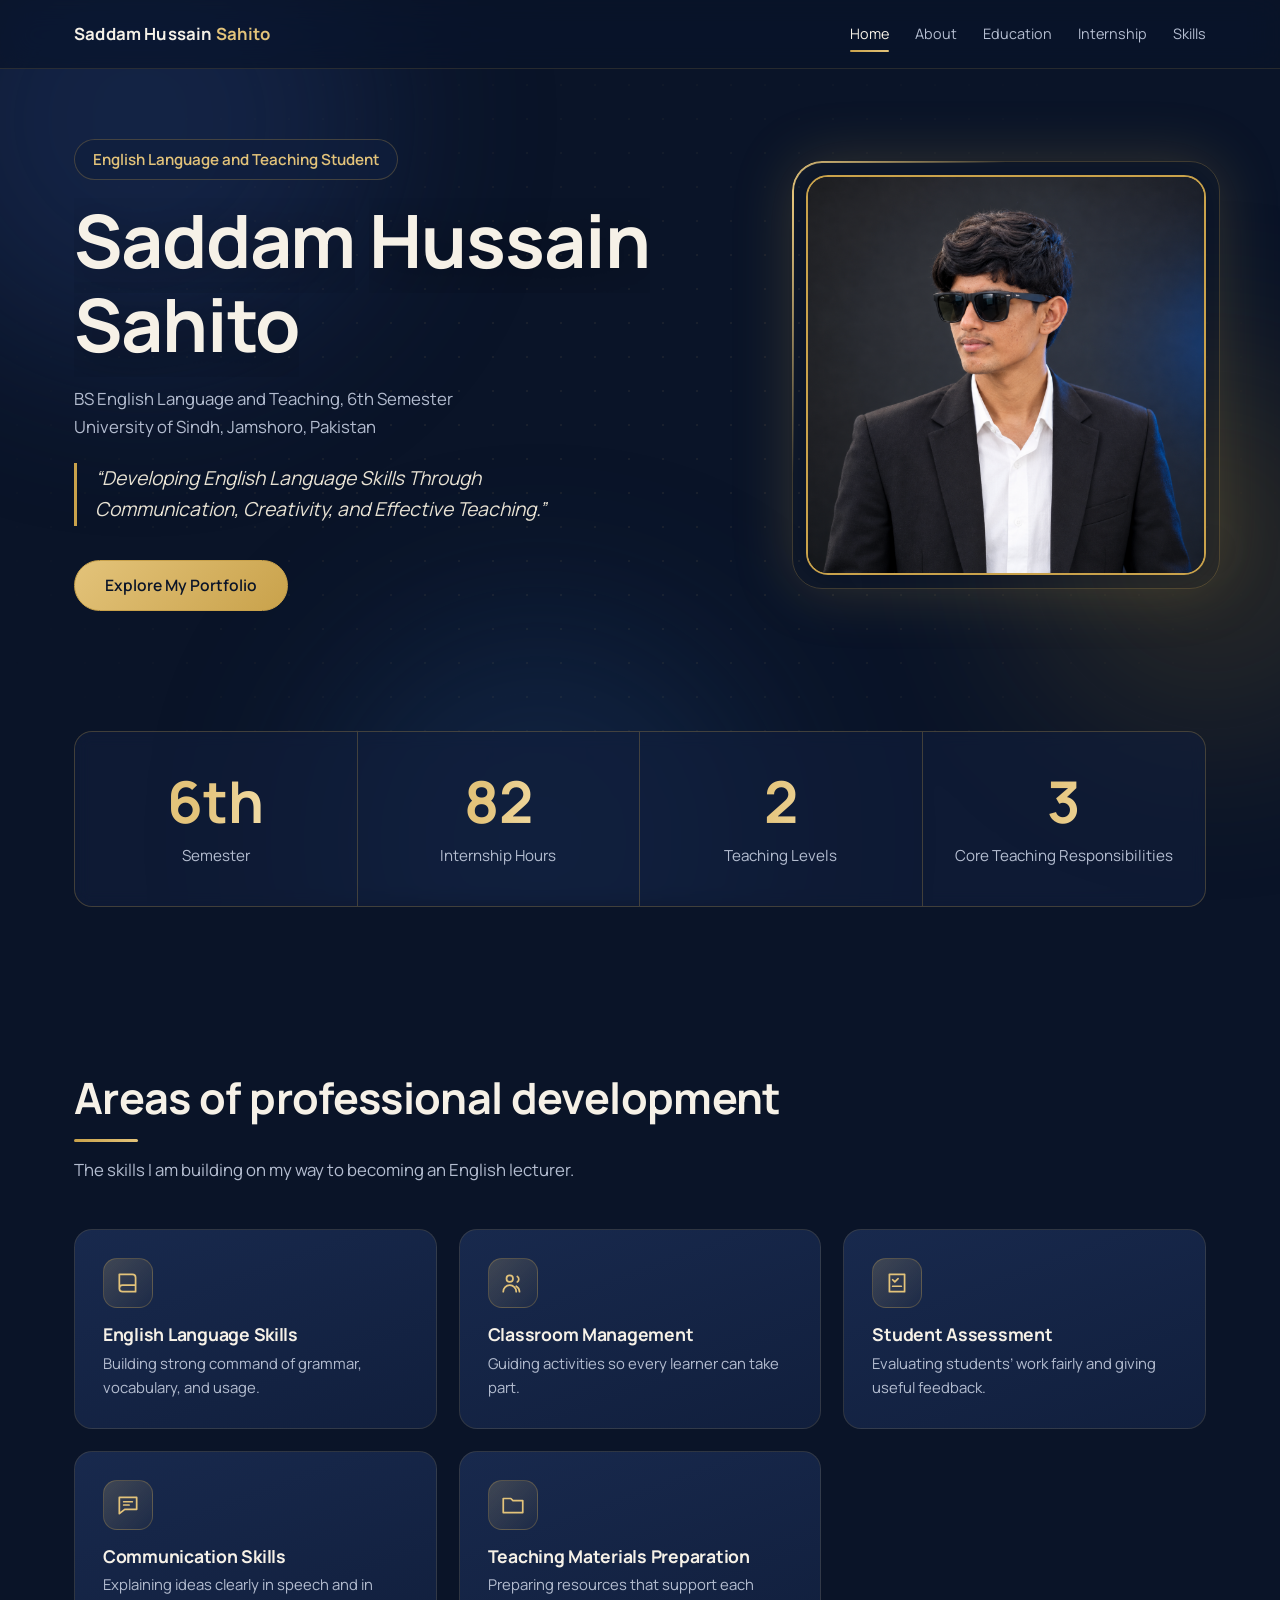
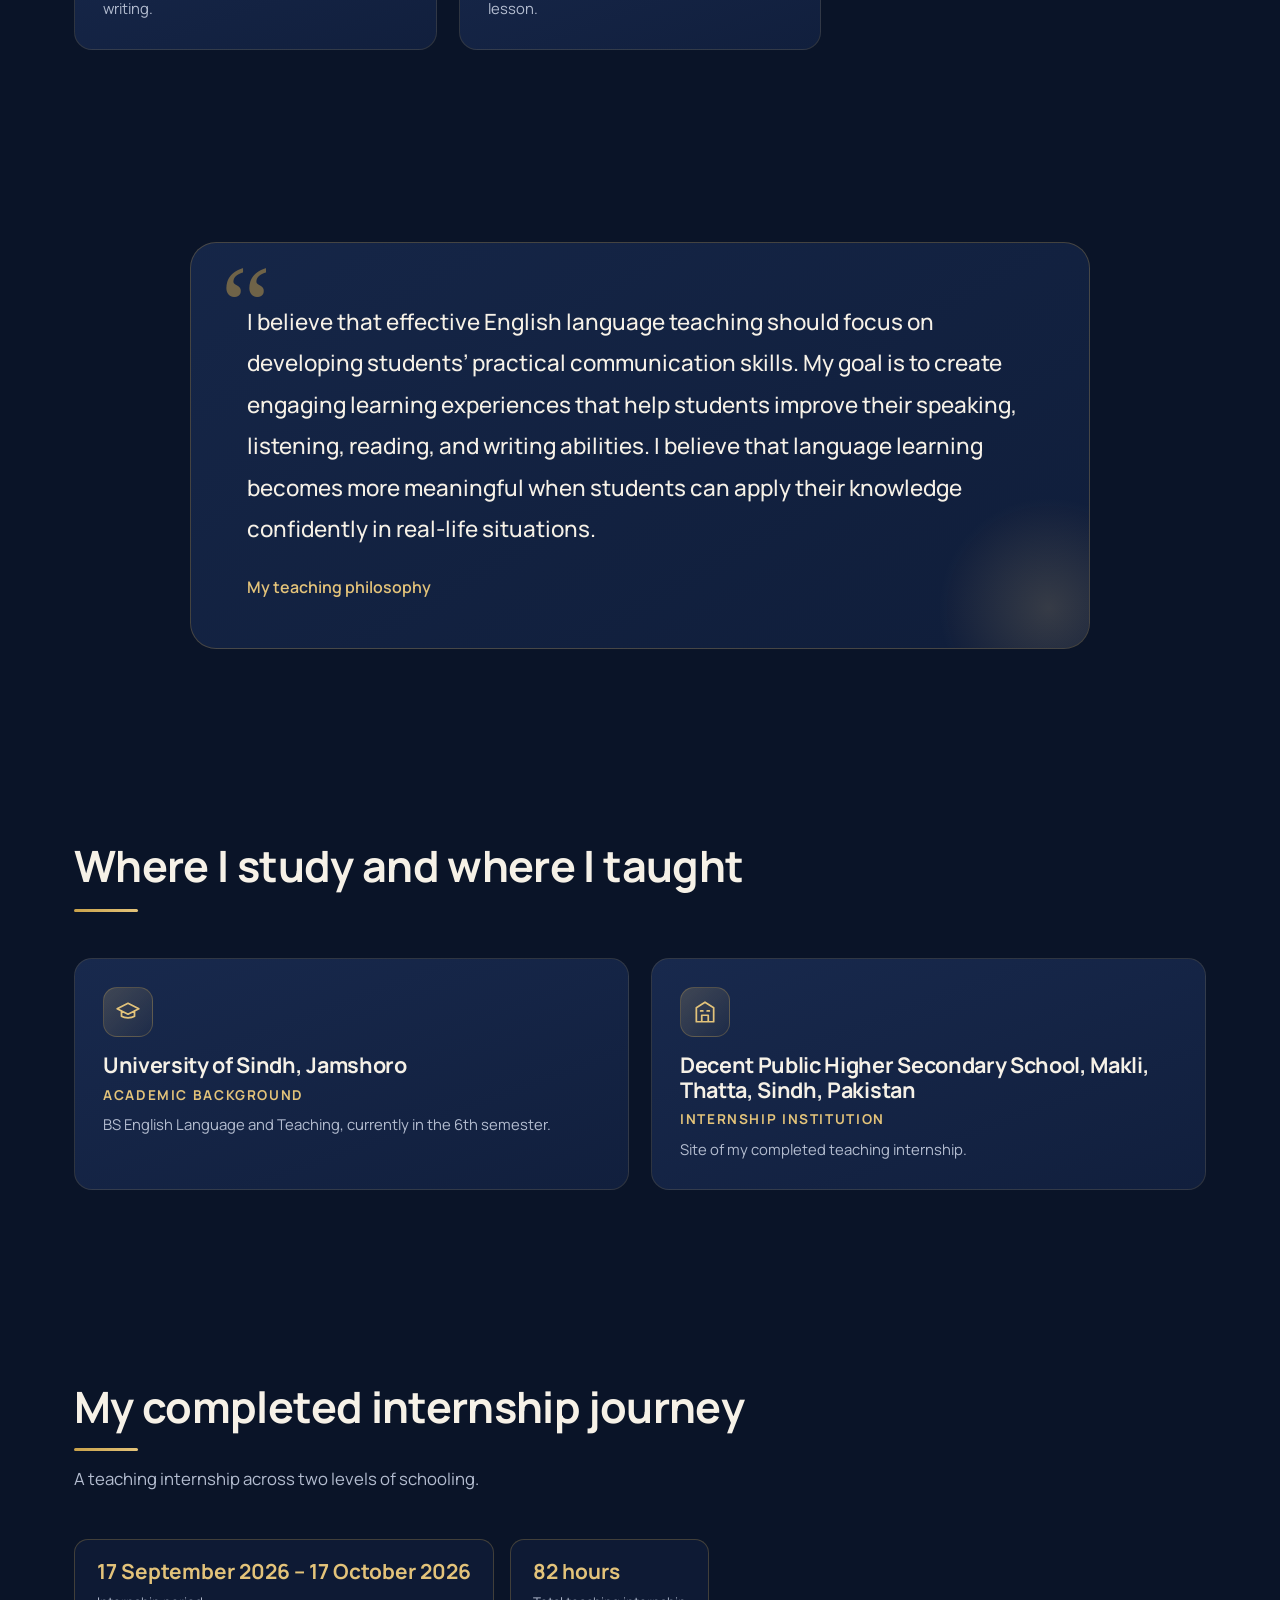
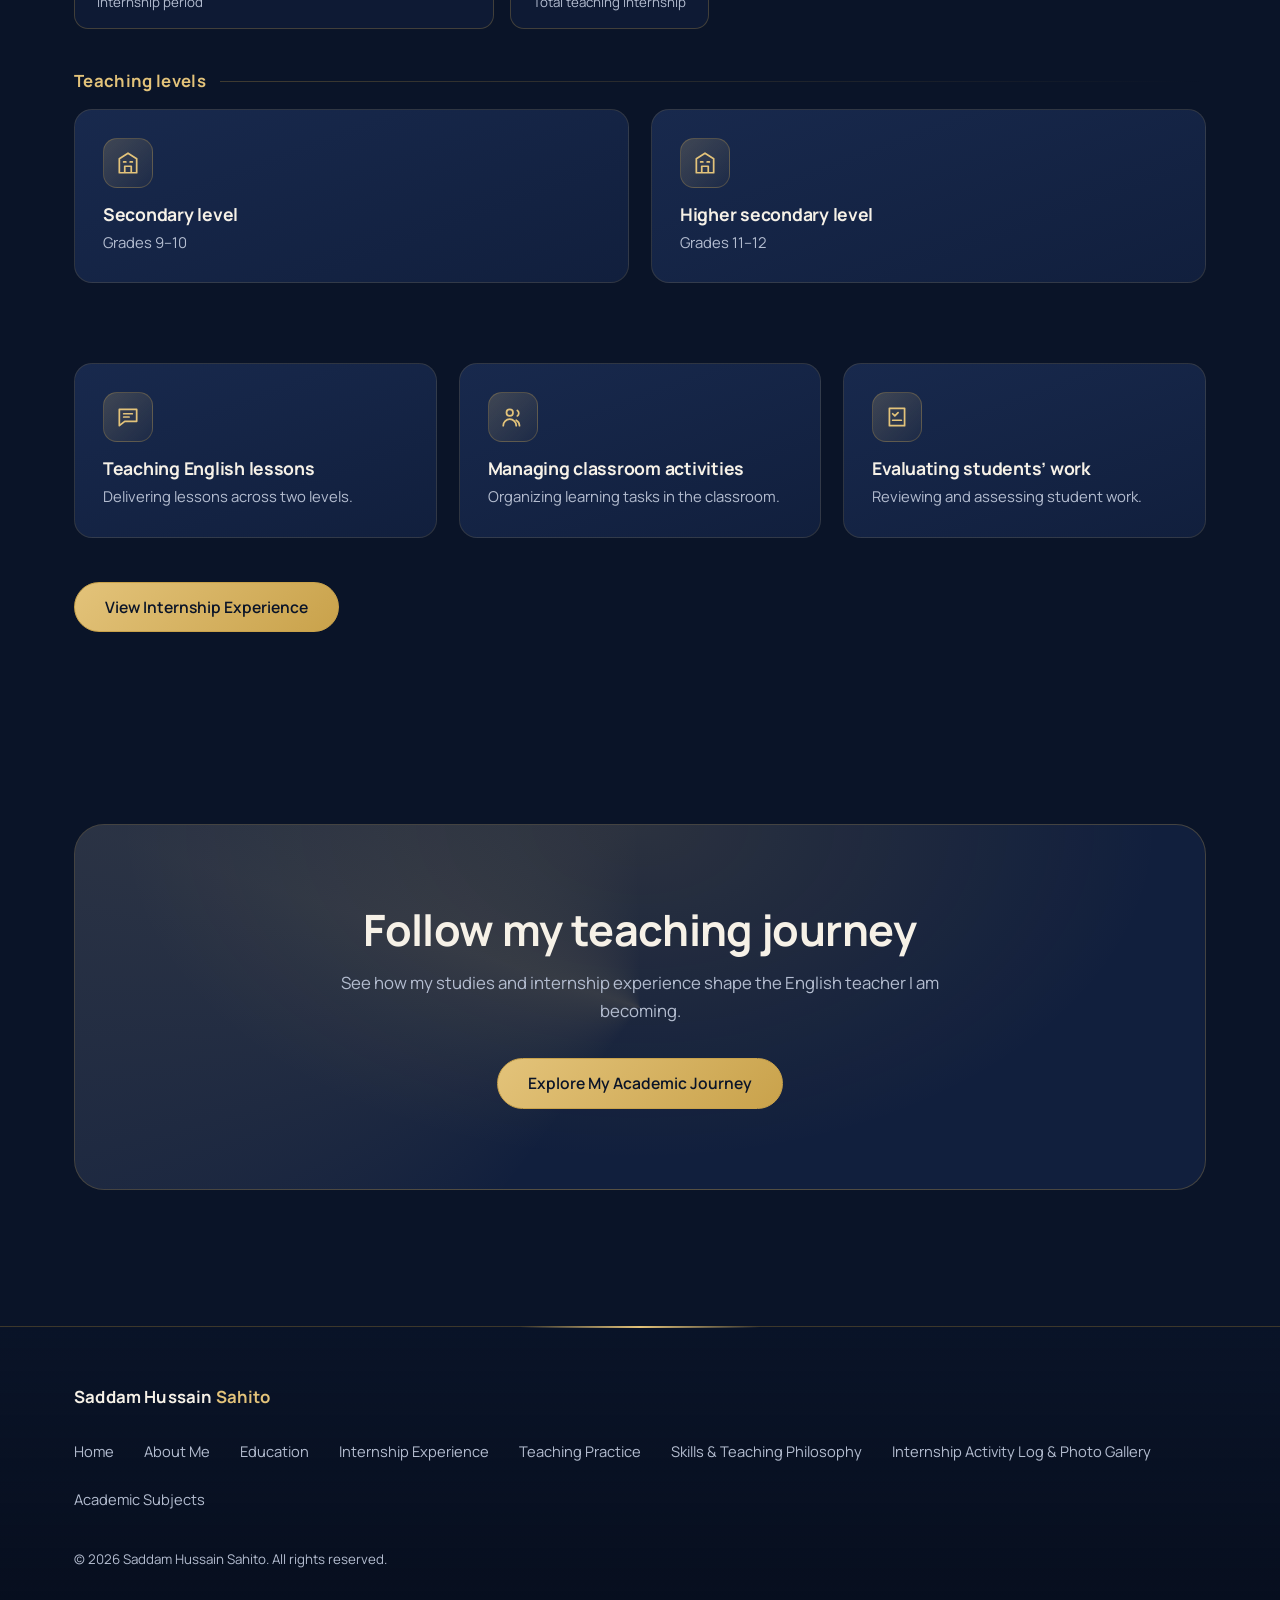
==== Saddam Portfolio/index.html @ 7dfdc4cf "Add files via upload" ====
<!DOCTYPE html>
<html lang="en"><head><meta charset="utf-8"><meta name="viewport" content="width=device-width,initial-scale=1">
<title>Saddam Hussain Sahito | English Language Teaching Portfolio</title>
<meta name="description" content="Portfolio of Saddam Hussain Sahito, BS English Language and Teaching student at the University of Sindh, Jamshoro.">
<link rel="preconnect" href="https://fonts.googleapis.com"><link rel="preconnect" href="https://fonts.gstatic.com" crossorigin>
<link href="https://fonts.googleapis.com/css2?family=Manrope:wght@400;500;600;700&display=swap" rel="stylesheet">
<link rel="stylesheet" href="css/style.css"></head>
<body>
<svg width="0" height="0" style="position:absolute" aria-hidden="true"><defs><symbol id="i-book" viewBox="0 0 24 24"><path d="M4 4h12a3 3 0 0 1 3 3v13H7a3 3 0 0 1-3-3zM4 17a3 3 0 0 1 3-3h12"/></symbol><symbol id="i-pen" viewBox="0 0 24 24"><path d="M4 20l4-1L19 8l-3-3L5 16zM14 7l3 3"/></symbol><symbol id="i-clip" viewBox="0 0 24 24"><path d="M9 4h6v3H9zM7 5H5v16h14V5h-2M8 12h8M8 16h5"/></symbol><symbol id="i-chat" viewBox="0 0 24 24"><path d="M4 5h16v11H9l-5 4zM8 9h8M8 12h5"/></symbol><symbol id="i-users" viewBox="0 0 24 24"><path d="M9 11a3 3 0 1 0 0-6 3 3 0 0 0 0 6zM3 20a6 6 0 0 1 12 0M16 6a3 3 0 0 1 0 5M18 20a6 6 0 0 0-3-5"/></symbol><symbol id="i-assess" viewBox="0 0 24 24"><path d="M5 4h14v16H5zM8 9l2 2 3-3M8 15h8"/></symbol><symbol id="i-folder" viewBox="0 0 24 24"><path d="M3 6h7l2 2h9v11H3z"/></symbol><symbol id="i-clock" viewBox="0 0 24 24"><path d="M12 21a9 9 0 1 0 0-18 9 9 0 0 0 0 18zM12 7v5l3 2"/></symbol><symbol id="i-cap" viewBox="0 0 24 24"><path d="M2 9l10-5 10 5-10 5zM6 11v5c3 2 9 2 12 0v-5"/></symbol><symbol id="i-bld" viewBox="0 0 24 24"><path d="M4 21V8l8-5 8 5v13zM9 21v-6h6v6M8 11h2M14 11h2"/></symbol><symbol id="i-file" viewBox="0 0 24 24"><path d="M6 3h8l4 4v14H6zM14 3v4h4M9 12h6M9 16h6"/></symbol><symbol id="i-jour" viewBox="0 0 24 24"><path d="M6 3h12v18H6zM9 3v18M12 8h3"/></symbol><symbol id="i-mic" viewBox="0 0 24 24"><path d="M12 3a3 3 0 0 1 3 3v5a3 3 0 0 1-6 0V6a3 3 0 0 1 3-3zM6 11a6 6 0 0 0 12 0M12 17v4"/></symbol><symbol id="i-list" viewBox="0 0 24 24"><path d="M9 6h11M9 12h11M9 18h11M4 6h1M4 12h1M4 18h1"/></symbol></defs></svg>
<div class="bg" aria-hidden="true"><i class="blob b1"></i><i class="blob b2"></i><i class="blob b3"></i></div>
<header><div class="bar"><a class="brand" href="index.html">Saddam Hussain <span>Sahito</span></a>
<button class="menu" aria-expanded="false" aria-controls="nav">Menu</button>
<nav aria-label="Main"><ul id="nav"><li><a href="index.html" aria-current="page">Home</a></li><li><a href="about.html">About</a></li><li><a href="education.html">Education</a></li><li><a href="internship.html">Internship</a></li><li><a href="skills-philosophy.html">Skills</a></li></ul></nav></div></header>
<main>
<section class="hero"><div class="wrap"><div>
<p class="role">English Language and Teaching Student</p>
<h1>Saddam Hussain Sahito</h1>
<p class="uni">BS English Language and Teaching, 6th Semester<br>University of Sindh, Jamshoro, Pakistan</p>
<p class="tag">“Developing English Language Skills Through Communication, Creativity, and Effective Teaching.”</p>
<a class="btn fill" href="#teaser">Explore My Portfolio</a></div>
<figure class="frame"><img src="assets/profile.png" alt="Saddam Hussain Sahito’s academic profile photo" width="400" height="500"></figure></div></section>

<section class="stats" aria-label="Key facts"><div class="wrap"><div class="sgrid reveal">
<div class="stat"><div class="num" data-count="6" data-suffix="th">6th</div><p>Semester</p></div>
<div class="stat"><div class="num" data-count="82">82</div><p>Internship Hours</p></div>
<div class="stat"><div class="num" data-count="2">2</div><p>Teaching Levels</p></div>
<div class="stat"><div class="num" data-count="3">3</div><p>Core Teaching Responsibilities</p></div></div></div></section>

<section id="teaser"><div class="wrap"><div class="head reveal"><h2>Areas of professional development</h2><p class="lead">The skills I am building on my way to becoming an English lecturer.</p></div>
<div class="grid3"><div class="card reveal" style="--d:0.00s"><svg class="ico" aria-hidden="true"><use href="#i-book"/></svg><h3>English Language Skills</h3><p>Building strong command of grammar, vocabulary, and usage.</p></div><div class="card reveal" style="--d:0.08s"><svg class="ico" aria-hidden="true"><use href="#i-users"/></svg><h3>Classroom Management</h3><p>Guiding activities so every learner can take part.</p></div><div class="card reveal" style="--d:0.16s"><svg class="ico" aria-hidden="true"><use href="#i-assess"/></svg><h3>Student Assessment</h3><p>Evaluating students’ work fairly and giving useful feedback.</p></div><div class="card reveal" style="--d:0.24s"><svg class="ico" aria-hidden="true"><use href="#i-chat"/></svg><h3>Communication Skills</h3><p>Explaining ideas clearly in speech and in writing.</p></div><div class="card reveal" style="--d:0.32s"><svg class="ico" aria-hidden="true"><use href="#i-folder"/></svg><h3>Teaching Materials Preparation</h3><p>Preparing resources that support each lesson.</p></div></div></div></section>

<section><div class="wrap"><blockquote class="quote reveal"><p>I believe that effective English language teaching should focus on developing students’ practical communication skills. My goal is to create engaging learning experiences that help students improve their speaking, listening, reading, and writing abilities. I believe that language learning becomes more meaningful when students can apply their knowledge confidently in real-life situations.</p><footer>My teaching philosophy</footer></blockquote></div></section>

<section><div class="wrap"><div class="head reveal"><h2>Where I study and where I taught</h2></div>
<div class="grid2">
<div class="card inst reveal"><svg class="ico" aria-hidden="true"><use href="#i-cap"/></svg><h3 style="margin-top:16px">University of Sindh, Jamshoro</h3><p class="k">Academic background</p><p>BS English Language and Teaching, currently in the 6th semester.</p></div>
<div class="card inst reveal" style="--d:.1s"><svg class="ico" aria-hidden="true"><use href="#i-bld"/></svg><h3 style="margin-top:16px">Decent Public Higher Secondary School, Makli, Thatta, Sindh, Pakistan</h3><p class="k">Internship institution</p><p>Site of my completed teaching internship.</p></div></div></div></section>

<section><div class="wrap"><div class="head reveal"><h2>My completed internship journey</h2><p class="lead">A teaching internship across two levels of schooling.</p></div>
<div class="meta reveal"><div class="pill"><b>17 September 2026 – 17 October 2026</b><small>Internship period</small></div><div class="pill"><b>82 hours</b><small>Total teaching internship</small></div></div>
<h3 class="sub reveal">Teaching levels</h3><div class="grid2"><div class="card reveal" style="--d:0.00s"><svg class="ico" aria-hidden="true"><use href="#i-bld"/></svg><h3>Secondary level</h3><p>Grades 9–10</p></div><div class="card reveal" style="--d:0.08s"><svg class="ico" aria-hidden="true"><use href="#i-bld"/></svg><h3>Higher secondary level</h3><p>Grades 11–12</p></div></div>
<h3 class="sub reveal">My responsibilities</h3><div class="grid3"><div class="card reveal" style="--d:0.00s"><svg class="ico" aria-hidden="true"><use href="#i-chat"/></svg><h3>Teaching English lessons</h3><p>Delivering lessons across two levels.</p></div><div class="card reveal" style="--d:0.08s"><svg class="ico" aria-hidden="true"><use href="#i-users"/></svg><h3>Managing classroom activities</h3><p>Organizing learning tasks in the classroom.</p></div><div class="card reveal" style="--d:0.16s"><svg class="ico" aria-hidden="true"><use href="#i-assess"/></svg><h3>Evaluating students’ work</h3><p>Reviewing and assessing student work.</p></div></div>
<p style="margin-top:44px" class="reveal"><a class="btn fill" href="internship.html">View Internship Experience</a></p></div></section>

<section class="cta"><div class="wrap"><div class="box reveal"><h2>Follow my teaching journey</h2><p class="lead">See how my studies and internship experience shape the English teacher I am becoming.</p><a class="btn fill" href="about.html">Explore My Academic Journey</a></div></div></section>
</main>
<footer class="foot"><div class="wrap"><a class="brand" href="index.html">Saddam Hussain <span>Sahito</span></a><nav aria-label="Footer"><ul><li><a href="index.html">Home</a></li><li><a href="about.html">About Me</a></li><li><a href="education.html">Education</a></li><li><a href="internship.html">Internship Experience</a></li><li><a href="teaching-practice.html">Teaching Practice</a></li><li><a href="skills-philosophy.html">Skills &amp; Teaching Philosophy</a></li><li><a href="activity-log-gallery.html">Internship Activity Log &amp; Photo Gallery</a></li><li><a href="academic-subjects.html">Academic Subjects</a></li></ul></nav><small>© 2026 Saddam Hussain Sahito. All rights reserved.</small></div></footer>
<script src="js/main.js"></script></body></html>
---- Saddam Portfolio/css/style.css ----
/* ==========================================================================
   Saddam Hussain Sahito — English Language & Teaching Portfolio
   Complete stylesheet  ·  css/style.css
   Pages: index · about · education · internship · skills-philosophy
   ========================================================================== */

@property --a{syntax:"<angle>";inherits:false;initial-value:0deg}

:root{
  --navy:#0a1428;--navy2:#111f3d;--navy3:#18294d;
  --ivory:#f6f1e7;--muted:#b4bdd0;--soft:#e3ddcf;
  --gold:#c9a24b;--gold2:#e3c37a;
  --line:rgba(201,162,75,.28);--line2:rgba(201,162,75,.16);
  --r:18px;--ease:cubic-bezier(.2,.7,.2,1);
}

/* ---------- 1. Base ---------- */
*{box-sizing:border-box;margin:0;padding:0}
html{scroll-behavior:smooth;scroll-padding-top:90px;-webkit-text-size-adjust:100%}
body{background:var(--navy);color:var(--ivory);font-family:"Manrope",system-ui,-apple-system,"Segoe UI",Roboto,sans-serif;line-height:1.65;overflow-x:hidden;-webkit-font-smoothing:antialiased;animation:pageIn .8s ease}
html.leaving body{opacity:0;transition:opacity .25s ease}
img{max-width:100%}
a{color:inherit;text-decoration:none}
:focus-visible{outline:2px solid var(--gold2);outline-offset:3px;border-radius:6px}
::selection{background:var(--gold);color:var(--navy)}
::-webkit-scrollbar{width:11px}
::-webkit-scrollbar-track{background:var(--navy)}
::-webkit-scrollbar-thumb{background:linear-gradient(var(--navy3),#2b3f6e);border:2px solid var(--navy);border-radius:10px}
::-webkit-scrollbar-thumb:hover{background:var(--gold)}
[hidden]{display:none!important}
@keyframes pageIn{from{opacity:0}}

.ico{width:26px;height:26px;fill:none;stroke:var(--gold2);stroke-width:1.6;stroke-linecap:round;stroke-linejoin:round;flex:none}

/* ---------- 2. Ambient layers (background, glow, progress, back-to-top) ---------- */
.bg{position:fixed;inset:0;z-index:-2;overflow:hidden;pointer-events:none}
.bg::after{content:"";position:absolute;inset:0;background-image:radial-gradient(rgba(227,195,122,.07) 1px,transparent 1px);background-size:34px 34px;mask-image:radial-gradient(ellipse at center,#000 30%,transparent 78%);-webkit-mask-image:radial-gradient(ellipse at center,#000 30%,transparent 78%)}
.blob{position:absolute;border-radius:50%;filter:blur(90px);opacity:.35;animation:drift 26s ease-in-out infinite alternate,pulse 9s ease-in-out infinite}
.b1{width:480px;height:480px;background:#27407a;top:-120px;left:-100px;translate:0 calc(var(--py,0)*-.06px)}
.b2{width:380px;height:380px;background:#8a6d27;top:40%;right:-120px;animation-delay:-8s;opacity:.22;translate:0 calc(var(--py,0)*-.1px)}
.b3{width:440px;height:440px;background:#1d3f6e;bottom:-160px;left:25%;animation-delay:-14s;translate:0 calc(var(--py,0)*-.04px)}
@keyframes drift{to{transform:translate(70px,50px) scale(1.12)}}
@keyframes pulse{50%{opacity:.18}}

.cglow{position:fixed;left:0;top:0;width:560px;height:560px;margin:-280px 0 0 -280px;border-radius:50%;background:radial-gradient(circle,rgba(227,195,122,.13),transparent 62%);pointer-events:none;z-index:-1;transform:translate3d(var(--cx,-999px),var(--cy,-999px),0);will-change:transform}

.progress{position:fixed;top:0;left:0;right:0;height:3px;z-index:70;background:linear-gradient(90deg,var(--gold),var(--gold2),#fff3cf);transform-origin:0 50%;transform:scaleX(var(--p,0));box-shadow:0 0 14px rgba(227,195,122,.7)}

.totop{position:fixed;right:22px;bottom:22px;z-index:60;display:grid;place-items:center;width:48px;height:48px;border-radius:50%;border:1px solid var(--line);background:rgba(17,31,61,.88);backdrop-filter:blur(10px);color:var(--gold2);cursor:pointer;opacity:0;visibility:hidden;translate:0 16px;transition:opacity .4s,translate .5s var(--ease),visibility .4s,background .3s,color .3s,box-shadow .3s}
.totop.show{opacity:1;visibility:visible;translate:0 0}
.totop:hover{background:var(--gold);color:var(--navy);box-shadow:0 10px 30px rgba(201,162,75,.4)}
.totop svg{width:20px;height:20px;fill:none;stroke:currentColor;stroke-width:2;stroke-linecap:round;stroke-linejoin:round}

/* ---------- 3. Header & navigation ---------- */
header{position:sticky;top:0;z-index:50;background:rgba(10,20,40,.72);backdrop-filter:blur(16px) saturate(1.4);-webkit-backdrop-filter:blur(16px) saturate(1.4);border-bottom:1px solid var(--line2);transition:background .4s,box-shadow .4s,border-color .4s}
header.scrolled{background:rgba(10,20,40,.92);border-color:var(--line);box-shadow:0 12px 40px rgba(0,0,0,.45)}
.bar{max-width:1180px;margin:auto;padding:16px 24px;display:flex;align-items:center;justify-content:space-between;gap:20px;transition:padding .4s var(--ease)}
header.scrolled .bar{padding-top:10px;padding-bottom:10px}
.brand{font-weight:700;font-size:1.05rem;letter-spacing:.01em;white-space:nowrap}
.brand span{color:var(--gold2)}
nav ul{display:flex;gap:26px;list-style:none;font-size:.9rem;color:var(--muted)}
nav a{position:relative;display:inline-block;padding:6px 0;transition:color .3s}
nav a::after{content:"";position:absolute;left:0;right:0;bottom:0;height:2px;border-radius:2px;background:linear-gradient(90deg,var(--gold),var(--gold2));transform:scaleX(0);transform-origin:0 50%;transition:transform .45s var(--ease)}
nav a:hover,nav a[aria-current]{color:var(--ivory)}
nav a:hover::after,nav a[aria-current]::after{transform:scaleX(1)}
.menu{display:none;background:rgba(17,31,61,.7);border:1px solid var(--line);color:var(--ivory);padding:9px 18px;border-radius:999px;font:inherit;font-size:.9rem;font-weight:600;cursor:pointer;transition:background .3s}
.menu:hover{background:var(--navy3)}

/* ---------- 4. Layout, typography, buttons ---------- */
.wrap{max-width:1180px;margin:auto;padding:0 24px}
section{padding:96px 0}
h1,h2,h3{font-weight:700;line-height:1.15;letter-spacing:-.015em}
h2{font-size:clamp(1.9rem,3.6vw,2.7rem);margin-bottom:14px}
.lead{color:var(--muted);max-width:660px;font-size:1.05rem}
.head{margin-bottom:46px}
.head h2::after{content:"";display:block;width:64px;height:3px;margin-top:16px;border-radius:3px;background:linear-gradient(90deg,var(--gold),var(--gold2));transition:width 1s .35s var(--ease)}
.head h2:only-child::after{margin-top:18px}
.sub{font-size:1.05rem;margin:42px 0 18px;color:var(--gold2);letter-spacing:.02em;display:flex;align-items:center;gap:14px}
.sub::after{content:"";flex:1;height:1px;background:linear-gradient(90deg,var(--line),transparent)}
.notice{margin-top:28px;max-width:720px;border:1px dashed var(--line);border-radius:14px;padding:16px 20px;color:var(--muted);font-size:.93rem;background:rgba(17,31,61,.5)}

.btn{position:relative;overflow:hidden;display:inline-flex;align-items:center;justify-content:center;gap:8px;padding:15px 30px;border-radius:999px;font-weight:600;font-size:.98rem;line-height:1.2;border:1px solid var(--gold);cursor:pointer;transform:translate(var(--tx,0px),var(--ty,0px));transition:transform .35s var(--ease),box-shadow .35s,background .3s,color .3s}
.btn::after{content:"";position:absolute;top:0;left:-80%;width:50%;height:100%;background:linear-gradient(100deg,transparent,rgba(255,255,255,.4),transparent);transform:skewX(-20deg);pointer-events:none}
.btn:hover::after{animation:btnShine .8s ease}
@keyframes btnShine{to{left:140%}}
.btn.fill{background:linear-gradient(135deg,var(--gold2),var(--gold));color:var(--navy)}
.btn.fill:hover{transform:translate(var(--tx,0px),calc(var(--ty,0px) - 3px));box-shadow:0 16px 38px rgba(201,162,75,.35)}
.btn.line{background:transparent}
.btn.line:hover{background:rgba(201,162,75,.14);transform:translate(var(--tx,0px),calc(var(--ty,0px) - 3px))}
.btn.fill .ico{stroke:var(--navy)}
.btn.off{opacity:.5;cursor:not-allowed;pointer-events:none}

.badges,.hbadges{display:flex;flex-wrap:wrap;gap:12px}
.hbadges{margin-top:26px}
.bdg{display:inline-block;padding:8px 18px;border:1px solid var(--line);border-radius:999px;background:rgba(17,31,61,.7);color:var(--gold2);font-size:.85rem;font-weight:600}
.stat-ind{display:inline-flex;align-items:center;gap:9px;padding:8px 18px;border-radius:999px;background:linear-gradient(135deg,var(--gold2),var(--gold));color:var(--navy);font-size:.85rem;font-weight:700}
.stat-ind i{display:inline-block;width:9px;height:9px;border-radius:50%;background:#1f8a4c;box-shadow:0 0 0 0 rgba(31,138,76,.6);animation:ping 2s infinite}
@keyframes ping{70%{box-shadow:0 0 0 9px rgba(31,138,76,0)}100%{box-shadow:0 0 0 0 rgba(31,138,76,0)}}

/* ---------- 5. Entrance + scroll reveal system ---------- */
.hero .wrap>div>*:not(h1),.phead .wrap:not(.ehero)>*:not(h1),.ehero>div>*:not(h1){animation:rise 1s var(--ease) both}
.hero .wrap>div>*:nth-child(1),.phead .wrap:not(.ehero)>*:nth-child(1),.ehero>div>*:nth-child(1){animation-delay:.05s}
.hero .wrap>div>*:nth-child(2),.phead .wrap:not(.ehero)>*:nth-child(2),.ehero>div>*:nth-child(2){animation-delay:.2s}
.hero .wrap>div>*:nth-child(3),.phead .wrap:not(.ehero)>*:nth-child(3),.ehero>div>*:nth-child(3){animation-delay:.32s}
.hero .wrap>div>*:nth-child(4),.phead .wrap:not(.ehero)>*:nth-child(4),.ehero>div>*:nth-child(4){animation-delay:.44s}
.hero .wrap>div>*:nth-child(5),.phead .wrap:not(.ehero)>*:nth-child(5),.ehero>div>*:nth-child(5){animation-delay:.56s}
.hero .wrap>div>*:nth-child(n+6),.ehero>div>*:nth-child(n+6){animation-delay:.68s}
@keyframes rise{from{opacity:0;translate:0 30px;filter:blur(6px)}}

/* hero heading, split into words by main.js */
.w{display:inline-block;overflow:hidden;vertical-align:bottom;padding-bottom:.14em;margin-bottom:-.14em}
.w>span{display:inline-block;transform:translateY(112%);animation:wordUp .95s var(--ease) forwards;animation-delay:calc(var(--i)*.09s + .08s)}
@keyframes wordUp{to{transform:none}}

.js .reveal{opacity:0;translate:0 40px;filter:blur(6px);transition:opacity .9s var(--ease),translate .9s var(--ease),filter .9s var(--ease);transition-delay:var(--d,0s)}
.js .reveal.in{opacity:1;translate:0 0;filter:none}
.js .reveal.settled{transition:transform .4s var(--ease),border-color .35s,box-shadow .4s,background .4s;transition-delay:0s}
.js .side.reveal:not(.in){translate:46px 0}
.js .step.reveal:not(.in){translate:-38px 0}
.js .outs li.reveal:not(.in){translate:-34px 0}
.js .head.reveal:not(.in) h2::after{width:0}

/* ---------- 6. Cards (shared) ---------- */
.card{position:relative;overflow:hidden;background:linear-gradient(160deg,var(--navy3),var(--navy2));border:1px solid var(--line2);border-radius:var(--r);padding:28px;transition:transform .4s var(--ease),border-color .35s,box-shadow .4s}
.card::before{content:"";position:absolute;inset:0;z-index:0;pointer-events:none;background:radial-gradient(420px circle at var(--mx,50%) var(--my,0%),rgba(227,195,122,.17),transparent 45%);opacity:0;transition:opacity .4s}
.card::after{content:"";position:absolute;left:0;right:0;top:0;height:2px;pointer-events:none;background:linear-gradient(90deg,transparent,var(--gold2),transparent);transform:scaleX(0);transition:transform .6s var(--ease)}
.card>*{position:relative;z-index:1}
.card:hover{transform:translateY(-7px);border-color:var(--gold);box-shadow:0 22px 48px rgba(0,0,0,.4),0 0 40px rgba(201,162,75,.08)}
.card:hover::before{opacity:1}
.card:hover::after{transform:scaleX(1)}
.card h3{font-size:1.1rem;margin:16px 0 6px}
.card p{color:var(--muted);font-size:.93rem}
.card>.ico,.main-edu>div>.ico{box-sizing:content-box;padding:11px;border-radius:14px;border:1px solid var(--line);background:linear-gradient(135deg,rgba(227,195,122,.2),rgba(201,162,75,.04));transition:transform .55s var(--ease),box-shadow .4s}
.card:hover>.ico{transform:rotate(-7deg) scale(1.09);box-shadow:0 0 24px rgba(227,195,122,.3)}
.card>.ico,.card .bdg{align-self:flex-start}
.grid2>.card,.grid3>.card,.grid4>.card,.g5>.card{display:flex;flex-direction:column}
.card.ov:hover,.main-edu:hover{transform:none}

.grid2{display:grid;grid-template-columns:1fr 1fr;gap:22px}
.grid3{display:grid;grid-template-columns:repeat(3,1fr);gap:22px}
.grid4{display:grid;grid-template-columns:repeat(4,1fr);gap:18px}

/* ---------- 7. Home (index) ---------- */
.hero{padding:70px 0 90px}
.hero .wrap{display:grid;grid-template-columns:1.15fr .85fr;gap:64px;align-items:center}
.hero h1{font-size:clamp(2.6rem,6vw,4.6rem);margin-bottom:18px;text-shadow:0 10px 50px rgba(0,0,0,.45)}
.role{display:inline-block;padding:7px 18px;margin-bottom:18px;border:1px solid var(--line);border-radius:999px;background:rgba(17,31,61,.7);font-size:.95rem;color:var(--gold2);font-weight:600}
.uni{color:var(--muted);margin-bottom:22px;font-size:1.05rem}
.tag{font-size:1.2rem;max-width:520px;margin-bottom:34px;font-style:italic;color:#e8e2d3;padding-left:18px;border-left:3px solid var(--gold)}

.frame{position:relative;max-width:400px;margin-left:auto;transform:perspective(1000px) rotateX(var(--rx,0deg)) rotateY(var(--ry,0deg));transition:transform .3s ease-out;animation:fadeIn 1.4s ease .2s both,float 7s ease-in-out 1.6s infinite alternate}
.frame::before{content:"";position:absolute;inset:-14px;border-radius:30px;border:1px solid var(--line);box-shadow:0 0 60px rgba(201,162,75,.22),inset 0 0 40px rgba(201,162,75,.06)}
.frame::after{content:"";position:absolute;inset:-14px;border-radius:30px;padding:2px;pointer-events:none;background:conic-gradient(from var(--a),transparent 0 68%,var(--gold2) 86%,transparent 100%);mask:linear-gradient(#000 0 0) content-box,linear-gradient(#000 0 0);-webkit-mask:linear-gradient(#000 0 0) content-box,linear-gradient(#000 0 0);-webkit-mask-composite:xor;mask-composite:exclude;animation:spin 6s linear infinite}
.frame img{display:block;width:100%;height:auto;border-radius:22px;border:2px solid var(--gold);position:relative;background:var(--navy2)}
@keyframes fadeIn{from{opacity:0;scale:.95}}
@keyframes float{to{translate:0 -12px}}
@keyframes spin{to{--a:360deg}}

.stats{padding:30px 0 70px}
.sgrid{display:grid;grid-template-columns:repeat(4,1fr);border:1px solid var(--line);border-radius:var(--r);background:rgba(17,31,61,.6);backdrop-filter:blur(8px);overflow:hidden}
.stat{padding:38px 20px;text-align:center;border-right:1px solid var(--line);transition:background .4s}
.stat:last-child{border:0}
.stat:hover{background:rgba(201,162,75,.08)}
.num{font-size:clamp(2.4rem,4.5vw,3.6rem);font-weight:700;line-height:1.1;background:linear-gradient(100deg,var(--gold2) 20%,#fff3cf 45%,var(--gold2) 70%);background-size:220% 100%;-webkit-background-clip:text;background-clip:text;-webkit-text-fill-color:transparent;color:transparent;animation:shimmer 6s linear infinite}
@keyframes shimmer{to{background-position:-220% 0}}
.stat p{color:var(--muted);margin-top:10px;font-size:.95rem}

.quote{position:relative;max-width:900px;margin:auto;padding:58px 56px 48px;border:1px solid var(--line);border-radius:26px;background:linear-gradient(150deg,rgba(24,41,77,.85),rgba(17,31,61,.85));overflow:hidden}
.quote::before{content:"\201C";position:absolute;top:6px;left:30px;font-size:7rem;line-height:1;color:var(--gold);opacity:.5;font-family:Georgia,serif}
.quote::after{content:"";position:absolute;right:-80px;bottom:-80px;width:240px;height:240px;border-radius:50%;background:radial-gradient(circle,rgba(227,195,122,.18),transparent 65%)}
.quote p{position:relative;font-size:clamp(1.1rem,2vw,1.4rem);line-height:1.85;font-weight:500}
.quote footer{position:relative;margin-top:24px;color:var(--gold2);font-weight:600;background:none;border:0;padding:0;margin-left:0}

.inst h3{font-size:1.35rem}
.inst .k{color:var(--gold2)!important;font-size:.85rem!important;font-weight:700;letter-spacing:.12em;text-transform:uppercase;margin-bottom:6px}
.meta{display:flex;flex-wrap:wrap;gap:16px;margin-bottom:34px}
.pill{border:1px solid var(--line);border-radius:14px;padding:14px 22px;background:rgba(17,31,61,.6);transition:border-color .3s,transform .4s var(--ease)}
.pill:hover{border-color:var(--gold);transform:translateY(-4px)}
.pill b{display:block;font-size:1.3rem;color:var(--gold2)}
.pill small{color:var(--muted)}

.cta{text-align:center}
.cta .box{position:relative;overflow:hidden;padding:80px 30px;border:1px solid var(--line);border-radius:30px;background:radial-gradient(ellipse at top,rgba(201,162,75,.14),transparent 65%),var(--navy2)}
.cta .box::before{content:"";position:absolute;inset:-70%;background:conic-gradient(from 0deg,transparent 0 60%,rgba(227,195,122,.12) 80%,transparent);animation:spin2 16s linear infinite}
.cta .box>*{position:relative}
.cta .lead{margin:0 auto 34px}
@keyframes spin2{to{transform:rotate(360deg)}}

/* ---------- 8. About ---------- */
.phead{padding:80px 0 40px}
.phead h1{font-size:clamp(2.3rem,5vw,3.8rem);margin-bottom:16px}
.story{display:grid;grid-template-columns:1.35fr .65fr;gap:56px;align-items:start}
.story>div p{color:var(--soft);font-size:1.06rem;line-height:1.9;margin-bottom:22px}
.story>div p:first-child::first-letter{float:left;font-size:3.6rem;line-height:.85;font-weight:700;padding:8px 12px 0 0;color:var(--gold2)}
.side{position:sticky;top:100px}
.side .frame{max-width:300px;margin:0 auto 38px}
.facts{list-style:none;display:grid;gap:12px}
.facts li{padding:16px 20px;border:1px solid var(--line2);border-radius:14px;background:rgba(17,31,61,.6);font-weight:600;line-height:1.45;transition:border-color .3s,translate .4s var(--ease),background .3s}
.facts li:hover{border-color:var(--gold);translate:6px 0;background:rgba(24,41,77,.8)}
.facts small{display:block;font-size:.72rem;letter-spacing:.14em;text-transform:uppercase;color:var(--gold2);margin-bottom:4px}

.tl{--tlp:0;position:relative;display:grid;gap:26px;padding-left:54px;max-width:880px}
.tl::before,.tl::after{content:"";position:absolute;left:17px;top:10px;bottom:10px;width:2px;border-radius:2px}
.tl::before{background:rgba(201,162,75,.2)}
.tl::after{background:linear-gradient(var(--gold2),var(--gold));transform-origin:50% 0;transform:scaleY(var(--tlp));box-shadow:0 0 14px rgba(227,195,122,.6)}
.step{position:relative}
.step::before{content:"";position:absolute;left:-44px;top:32px;width:16px;height:16px;border-radius:50%;background:var(--navy);border:2px solid var(--gold);z-index:2;transition:background .5s,box-shadow .5s,transform .5s var(--ease)}
.step.on::before{background:var(--gold2);transform:scale(1.15);box-shadow:0 0 0 6px rgba(227,195,122,.18),0 0 20px rgba(227,195,122,.7)}
.when{display:inline-block;margin-top:14px;padding:5px 14px;border:1px solid var(--line);border-radius:999px;font-size:.8rem;font-weight:600;color:var(--gold2);background:rgba(10,20,40,.6)}

.sk{display:grid;grid-template-columns:repeat(auto-fill,minmax(220px,1fr));gap:16px}
.sk .card{display:flex;flex-direction:row;align-items:center;gap:16px;padding:18px 20px}
.sk .card b{font-size:.98rem;line-height:1.3}

/* ---------- 9. Education ---------- */
.ehero{display:grid;grid-template-columns:1.25fr .75fr;gap:56px;align-items:center}
.intro{color:var(--soft);max-width:650px}
.art-books{width:100%;max-width:340px;margin-left:auto;filter:drop-shadow(0 20px 40px rgba(0,0,0,.4));animation:bookFloat 6s ease-in-out infinite alternate}
@keyframes bookFloat{to{transform:translateY(-14px) rotate(1deg)}}
.main-edu{display:grid;grid-template-columns:1.1fr 1fr;gap:44px;padding:46px;align-items:center}
.main-edu h2{font-size:clamp(1.5rem,2.6vw,2.1rem);margin:18px 0 18px}
.main-edu p{margin-top:20px;color:var(--soft);font-size:1rem}
.info{display:grid;grid-template-columns:1fr 1fr;gap:14px}
.info>div{padding:16px 18px;border:1px solid var(--line2);border-radius:14px;background:rgba(10,20,40,.45);transition:border-color .3s,transform .4s var(--ease)}
.info>div:hover{border-color:var(--gold);transform:translateY(-3px)}
.info>div:first-child{grid-column:1/-1}
.info dt{font-size:.72rem;letter-spacing:.12em;text-transform:uppercase;color:var(--muted);font-weight:600;margin-bottom:3px}
.info dd{font-weight:600;font-size:.97rem}
.info .formal dd{letter-spacing:.06em;font-variant-numeric:tabular-nums}

.link3{display:grid;grid-template-columns:1fr auto 1fr;gap:22px;align-items:stretch}
.arrow{align-self:center;display:grid;place-items:center;width:54px;height:54px;border-radius:50%;border:1px solid var(--line);background:rgba(17,31,61,.8);color:var(--gold2);font-size:1.5rem;animation:nudge 2.4s ease-in-out infinite}
@keyframes nudge{50%{translate:6px 0}}
.card .focus{color:var(--gold2);font-weight:700;font-size:.82rem;letter-spacing:.06em;text-transform:uppercase;margin-bottom:10px}

.why-edit{position:relative;overflow:hidden;max-width:920px;margin:auto;padding:54px 56px;border:1px solid var(--line);border-radius:28px;background:linear-gradient(150deg,rgba(24,41,77,.85),rgba(17,31,61,.85))}
.why-edit::before{content:"";position:absolute;left:0;top:0;bottom:0;width:4px;background:linear-gradient(var(--gold2),var(--gold))}
.why-edit h2{margin-bottom:22px}
.why-edit p{color:var(--soft);margin-bottom:16px}
.why-edit p:last-child{margin-bottom:0}

/* ---------- 10. Internship ---------- */
.card.ov{display:grid;grid-template-columns:1fr 1.25fr;gap:44px;padding:46px;align-items:center}
.big{font-size:clamp(4.2rem,9vw,6.4rem);font-weight:700;line-height:1;margin-top:14px;background:linear-gradient(100deg,var(--gold2) 20%,#fff3cf 45%,var(--gold2) 70%);background-size:220% 100%;-webkit-background-clip:text;background-clip:text;-webkit-text-fill-color:transparent;color:transparent;animation:shimmer 6s linear infinite}
.big small{display:block;font-size:1.05rem;font-weight:600;letter-spacing:.2em;text-transform:uppercase;margin-top:6px;-webkit-text-fill-color:var(--muted);color:var(--muted)}
.fields{list-style:none;display:grid;grid-template-columns:1fr 1fr;gap:14px}
.fields li{display:flex;gap:14px;align-items:flex-start;padding:16px;border:1px solid var(--line2);border-radius:14px;background:rgba(10,20,40,.45);font-size:.95rem;font-weight:600;transition:border-color .3s,transform .4s var(--ease),background .3s}
.fields li:hover{border-color:var(--gold);transform:translateY(-3px);background:rgba(24,41,77,.6)}
.fields .ico{margin-top:2px}
.fields small{display:block;font-size:.72rem;font-weight:600;color:var(--muted);letter-spacing:.1em;text-transform:uppercase;margin-bottom:2px}

.sk-l{margin-top:auto;padding-top:18px}
.sk-l small{display:block;color:var(--gold2);font-size:.75rem;font-weight:700;letter-spacing:.12em;text-transform:uppercase;margin-bottom:8px}
.sk-l ul{list-style:none;display:grid;grid-template-columns:1fr 1fr;gap:6px 14px}
.sk-l li{position:relative;padding-left:16px;font-size:.86rem;color:var(--ivory)}
.sk-l li::before{content:"";position:absolute;left:0;top:.6em;width:6px;height:6px;border-radius:50%;background:var(--gold)}
.resp .card{display:flex;flex-direction:column}

.skg{display:grid;grid-template-columns:repeat(auto-fill,minmax(210px,1fr));gap:18px}

.outs{list-style:none;display:grid;gap:18px}
.outs li{display:flex;gap:22px;align-items:flex-start;padding:26px;border:1px solid var(--line2);border-radius:var(--r);background:linear-gradient(160deg,var(--navy3),var(--navy2));transition:transform .4s var(--ease),border-color .35s,box-shadow .4s}
.outs li:hover{border-color:var(--gold);transform:translateX(10px);box-shadow:0 18px 40px rgba(0,0,0,.35)}
.outs .n{flex:none;display:grid;place-items:center;width:48px;height:48px;border-radius:50%;background:linear-gradient(135deg,var(--gold2),var(--gold));color:var(--navy);font-weight:700;font-size:1.1rem;box-shadow:0 0 0 6px rgba(227,195,122,.12)}
.outs h3{font-size:1.1rem;margin-bottom:6px}
.outs p{color:var(--muted);font-size:.95rem}

.docs2{display:grid;grid-template-columns:repeat(3,1fr);gap:22px}
.docs2 .card{display:flex;flex-direction:column}
.doc-tag{align-self:flex-start;margin:2px 0 10px;padding:3px 12px;border:1px solid var(--line);border-radius:999px;font-size:.72rem;font-weight:700;letter-spacing:.14em;color:var(--gold2)}
.doc-actions{display:flex;flex-wrap:wrap;gap:12px;margin-top:auto;padding-top:22px}
.doc-actions .btn{padding:11px 22px;font-size:.9rem}
.doc-actions .ico,.dvw-top .ico{width:18px;height:18px}

.glance .sgrid .stat{padding:34px 18px}

/* ---------- 11. Skills & teaching philosophy ---------- */
.hbadges{margin-top:28px}
.card .pc,.card .sk-l{margin-top:auto}
.pc{padding-top:14px;margin-top:16px;border-top:1px dashed var(--line)}
.pc small{display:block;color:var(--gold2);font-size:.72rem;font-weight:700;letter-spacing:.12em;text-transform:uppercase;margin-bottom:4px}
.pc p{font-size:.88rem;color:var(--soft)}

.phil{position:relative;overflow:hidden;max-width:980px;margin:auto;padding:62px 60px;border:1px solid var(--line);border-radius:30px;background:linear-gradient(150deg,rgba(24,41,77,.9),rgba(17,31,61,.9))}
.phil::before{content:"\201C";position:absolute;top:-10px;right:34px;font-size:12rem;line-height:1;color:var(--gold);opacity:.1;font-family:Georgia,serif}
.phil h2{margin-bottom:24px}
.phil .main{position:relative;font-size:clamp(1.15rem,2vw,1.5rem);line-height:1.85;font-weight:500;margin-bottom:26px}
.phil .sup{position:relative;color:var(--muted)}
mark{color:var(--gold2);background:linear-gradient(transparent 62%,rgba(227,195,122,.32) 62%) no-repeat 0 0/0% 100%;transition:background-size 1.3s .6s var(--ease);border-radius:2px}
.phil.in mark{background-size:100% 100%}

.g5{display:grid;grid-template-columns:repeat(5,1fr);gap:16px}
.g5 .card{padding:24px 22px}
.g5 .card h3{font-size:1.02rem}

.proc{counter-reset:s;display:grid;grid-template-columns:1fr auto 1fr auto 1fr auto 1fr;gap:14px;align-items:stretch}
.proc .card{counter-increment:s}
.proc .card h3::before{content:counter(s,decimal-leading-zero);display:block;margin-bottom:6px;font-size:.78rem;font-weight:700;letter-spacing:.22em;color:var(--gold)}
.proc .arrow{width:42px;height:42px;font-size:1.2rem}

.pair .card{padding:24px 26px;border-left:3px solid var(--gold)}
.pair .card h3{margin-top:0}
.card .rel{color:var(--gold2);font-size:.88rem;line-height:1.6}

/* ---------- 12. Photo gallery + lightbox ---------- */
.gx-sec{position:relative;overflow:hidden}
.gx{display:grid;grid-template-columns:repeat(4,1fr);grid-auto-rows:190px;grid-auto-flow:dense;gap:16px}
.gx-item:nth-child(1){grid-column:span 2;grid-row:span 2}
.gx-item:nth-child(4){grid-row:span 2}
.gx-item:nth-child(5){grid-column:span 2}
.gx-item:nth-child(8){grid-column:span 2;grid-row:span 2}
.gx-item{position:relative;margin:0;min-height:0;border-radius:var(--r);transition:opacity .9s var(--ease),transform .9s var(--ease),filter .9s ease,clip-path 1s var(--ease);transition-delay:calc(var(--i)*70ms)}
.gx.ready .gx-item:not(.in){opacity:0;transform:translateY(60px) scale(.9) rotateX(10deg);filter:blur(12px);clip-path:inset(14% 14% 14% 14% round 26px)}
.gx-item.in{opacity:1;transform:none;filter:none;clip-path:inset(0 0 0 0 round var(--r))}
.gx-btn{position:absolute;inset:0;display:block;width:100%;height:100%;padding:0;border:1px solid var(--line);border-radius:var(--r);background:linear-gradient(160deg,var(--navy3),var(--navy2));overflow:hidden;cursor:zoom-in;color:inherit;transform:perspective(900px) rotateX(var(--rx,0deg)) rotateY(var(--ry,0deg));transition:transform .25s ease-out,border-color .4s,box-shadow .5s}
.gx-btn img{position:absolute;inset:0;display:block;width:100%;height:100%;object-fit:cover;transform:scale(1);filter:saturate(.92) brightness(.94);transition:transform 1.3s var(--ease),filter .6s}
.gx.ready .gx-item:not(.in) .gx-btn img{transform:scale(1.18)}
.gx-btn:hover img,.gx-btn:focus-visible img{transform:scale(1.1);filter:saturate(1.12) brightness(1.04)}
.gx-btn:hover,.gx-btn:focus-visible{border-color:var(--gold);box-shadow:0 26px 54px rgba(0,0,0,.5),0 0 36px rgba(201,162,75,.28)}
.gx-btn::before{content:"";position:absolute;inset:0;z-index:1;pointer-events:none;background:linear-gradient(180deg,transparent 55%,rgba(10,20,40,.88));opacity:.5;transition:opacity .5s}
.gx-btn:hover::before{opacity:1}
.gx-btn::after{content:"";position:absolute;top:0;left:-70%;width:45%;height:100%;z-index:2;background:linear-gradient(100deg,transparent,rgba(255,240,200,.38),transparent);transform:skewX(-20deg);pointer-events:none}
.gx-btn:hover::after{animation:gxShine .95s ease}
@keyframes gxShine{to{left:130%}}
.gx-num{position:absolute;left:14px;bottom:12px;z-index:3;padding:5px 12px;border-radius:999px;font-weight:700;font-size:.8rem;letter-spacing:.14em;color:var(--gold2);background:rgba(10,20,40,.72);backdrop-filter:blur(6px);border:1px solid var(--line);opacity:0;transform:translateY(12px);transition:.45s var(--ease)}
.gx-btn:hover .gx-num,.gx-btn:focus-visible .gx-num{opacity:1;transform:none}
.gx-item.broken img{opacity:0}
@media(hover:hover){
  .gx-item.in.fl1{animation:gxFloat 7s ease-in-out 1.6s infinite alternate}
  .gx-item.in.fl2{animation:gxFloat 8.5s ease-in-out 2.2s infinite alternate-reverse}
}
@keyframes gxFloat{to{translate:0 -6px}}

.gxlb{position:fixed;inset:0;z-index:100;display:grid;place-items:center;background:rgba(6,12,26,.93);backdrop-filter:blur(14px);opacity:0;visibility:hidden;transition:opacity .4s,visibility .4s}
.gxlb.open{opacity:1;visibility:visible}
.gxlb-stage{position:relative;max-width:min(92vw,1100px);text-align:center}
.gxlb-img{display:block;margin:auto;max-width:100%;max-height:76vh;border-radius:20px;border:2px solid var(--gold);box-shadow:0 30px 90px rgba(0,0,0,.65),0 0 60px rgba(201,162,75,.2);transform:scale(.88);opacity:0;transition:transform .55s cubic-bezier(.2,.8,.2,1),opacity .45s}
.gxlb.open .gxlb-img{transform:none;opacity:1}
.gxlb-img.swap{transform:scale(.94) translateX(var(--sx,30px));opacity:0;transition-duration:.18s}
.gxlb-count{margin-top:16px;color:var(--gold2);font-weight:600;letter-spacing:.12em;font-size:.9rem}
.gxlb-bar{margin:12px auto 0;width:min(240px,60vw);height:3px;border-radius:3px;background:rgba(201,162,75,.2);overflow:hidden}
.gxlb-bar i{display:block;height:100%;width:0;background:linear-gradient(90deg,var(--gold),var(--gold2));transition:width .5s ease}
.gxlb-b{position:absolute;display:grid;place-items:center;width:52px;height:52px;border-radius:50%;border:1px solid var(--line);background:rgba(17,31,61,.85);color:var(--gold2);font-size:1.6rem;line-height:1;cursor:pointer;transition:.3s}
.gxlb-b:hover{background:var(--gold);color:var(--navy);transform:scale(1.1)}
.gxlb-prev{left:22px;top:50%;margin-top:-26px}
.gxlb-next{right:22px;top:50%;margin-top:-26px}
.gxlb-close{top:22px;right:22px}

/* ---------- 13. Document preview window ---------- */
.dvw{position:fixed;inset:0;z-index:110;display:grid;place-items:center;background:rgba(6,12,26,.94);backdrop-filter:blur(12px);opacity:0;visibility:hidden;transition:opacity .35s,visibility .35s}
.dvw.open{opacity:1;visibility:visible}
.dvw-box{display:flex;flex-direction:column;width:min(1000px,94vw);height:90vh;border:1px solid var(--line);border-radius:20px;background:var(--navy2);overflow:hidden;box-shadow:0 30px 90px rgba(0,0,0,.6),0 0 60px rgba(201,162,75,.15);transform:translateY(30px) scale(.96);transition:transform .45s cubic-bezier(.2,.8,.2,1)}
.dvw.open .dvw-box{transform:none}
.dvw-top{display:flex;align-items:center;gap:10px;padding:14px 18px;border-bottom:1px solid var(--line);background:rgba(10,20,40,.6)}
.dvw-title{flex:1;min-width:0;font-weight:700;font-size:1rem;white-space:nowrap;overflow:hidden;text-overflow:ellipsis}
.dvw-top a,.dvw-top button{display:inline-flex;align-items:center;gap:7px;padding:8px 16px;border:1px solid var(--line);border-radius:999px;background:transparent;color:var(--gold2);font:inherit;font-size:.85rem;font-weight:600;cursor:pointer;transition:.3s}
.dvw-top a:hover,.dvw-top button:hover{background:var(--gold);color:var(--navy)}
.dvw-top a:hover .ico{stroke:var(--navy)}
.dvw-frame{flex:1;width:100%;border:0;background:#fff}

/* ---------- 14. Footer ---------- */
.foot{position:relative;margin-top:40px;padding:56px 0 40px;border-top:1px solid var(--line);background:linear-gradient(180deg,transparent,rgba(6,12,26,.65))}
.foot::before{content:"";position:absolute;left:50%;top:-1px;width:240px;height:2px;margin-left:-120px;background:linear-gradient(90deg,transparent,var(--gold2),transparent)}
.foot ul{list-style:none;display:flex;flex-wrap:wrap;gap:12px 30px;margin:22px 0 28px;color:var(--muted);font-size:.92rem}
.foot a:not(.brand){position:relative;transition:color .3s}
.foot a:not(.brand)::after{content:"";position:absolute;left:0;right:0;bottom:-3px;height:1px;background:var(--gold2);transform:scaleX(0);transform-origin:0 50%;transition:transform .4s var(--ease)}
.foot a:not(.brand):hover{color:var(--gold2)}
.foot a:not(.brand):hover::after{transform:scaleX(1)}
.foot small{color:var(--muted)}

/* ---------- 15. Responsive ---------- */
@media(max-width:1100px){
  .g5{grid-template-columns:repeat(3,1fr)}
  .proc{grid-template-columns:1fr auto 1fr}
  .proc .arrow:nth-child(4){display:none}
  .docs2{grid-template-columns:1fr 1fr}
}
@media(max-width:900px){
  section{padding:76px 0}
  .menu{display:inline-flex}
  nav ul{display:none;position:absolute;top:100%;left:0;right:0;flex-direction:column;gap:0;background:rgba(10,20,40,.97);padding:10px 24px 20px;border-bottom:1px solid var(--line);box-shadow:0 24px 40px rgba(0,0,0,.4)}
  nav ul.open{display:flex;animation:drop .35s var(--ease)}
  nav li a{display:block;padding:12px 0;border-bottom:1px solid var(--line2)}
  nav li:last-child a{border:0}
  nav a::after{display:none}
  @keyframes drop{from{opacity:0;translate:0 -12px}}
  .hero .wrap,.ehero,.story,.main-edu,.card.ov{grid-template-columns:1fr}
  .hero .wrap{gap:44px}
  .frame{margin:0 auto;max-width:320px;order:-1}
  .art-books{margin:0 auto;max-width:260px;order:-1}
  .side{position:static}
  .story{gap:40px}
  .main-edu,.card.ov{padding:32px}
  .grid3,.grid4,.docs2{grid-template-columns:1fr 1fr}
  .sgrid{grid-template-columns:1fr 1fr}
  .stat:nth-child(2){border-right:0}
  .stat:nth-child(-n+2){border-bottom:1px solid var(--line)}
  .link3{grid-template-columns:1fr}
  .link3 .arrow,.proc .arrow{rotate:90deg;margin:0 auto;animation:none}
  .proc{grid-template-columns:1fr}
  .proc .arrow:nth-child(4){display:grid}
  .quote{padding:52px 26px 36px}
  .why-edit,.phil{padding:38px 26px}
  .gx{grid-template-columns:repeat(2,1fr);grid-auto-rows:170px}
  .gxlb-prev{left:10px}.gxlb-next{right:10px}
}
@media(max-width:640px){
  .grid2,.grid3,.grid4,.docs2,.g5,.info,.fields,.sk-l ul{grid-template-columns:1fr}
  .info>div:first-child{grid-column:auto}
  .outs li{flex-direction:column;gap:14px}
  .tl{padding-left:44px}
  .step::before{left:-34px}
  .tl::before,.tl::after{left:12px}
  .dvw-top a span{display:none}
}
@media(max-width:560px){
  section{padding:64px 0}
  .sgrid{grid-template-columns:1fr}
  .stat{border-right:0!important;border-bottom:1px solid var(--line)}
  .stat:last-child{border-bottom:0}
  .gx{grid-auto-rows:140px;gap:10px}
  .gx-num{opacity:1;transform:none}
  .gxlb-b{width:44px;height:44px}
  .totop{right:14px;bottom:14px}
}

/* ---------- 16. Reduced motion ---------- */
@media(prefers-reduced-motion:reduce){
  *,*::before,*::after{animation:none!important;transition:none!important;scroll-behavior:auto!important}
  .js .reveal,.js .reveal:not(.in),.js .side.reveal:not(.in),.js .step.reveal:not(.in),.js .outs li.reveal:not(.in){opacity:1;translate:0 0;filter:none}
  .w>span{transform:none}
  .gx .gx-item,.gx.ready .gx-item:not(.in){opacity:1;transform:none;filter:none;clip-path:none}
  .gx-btn img{transform:none!important}
  .cglow,.progress{display:none}
}
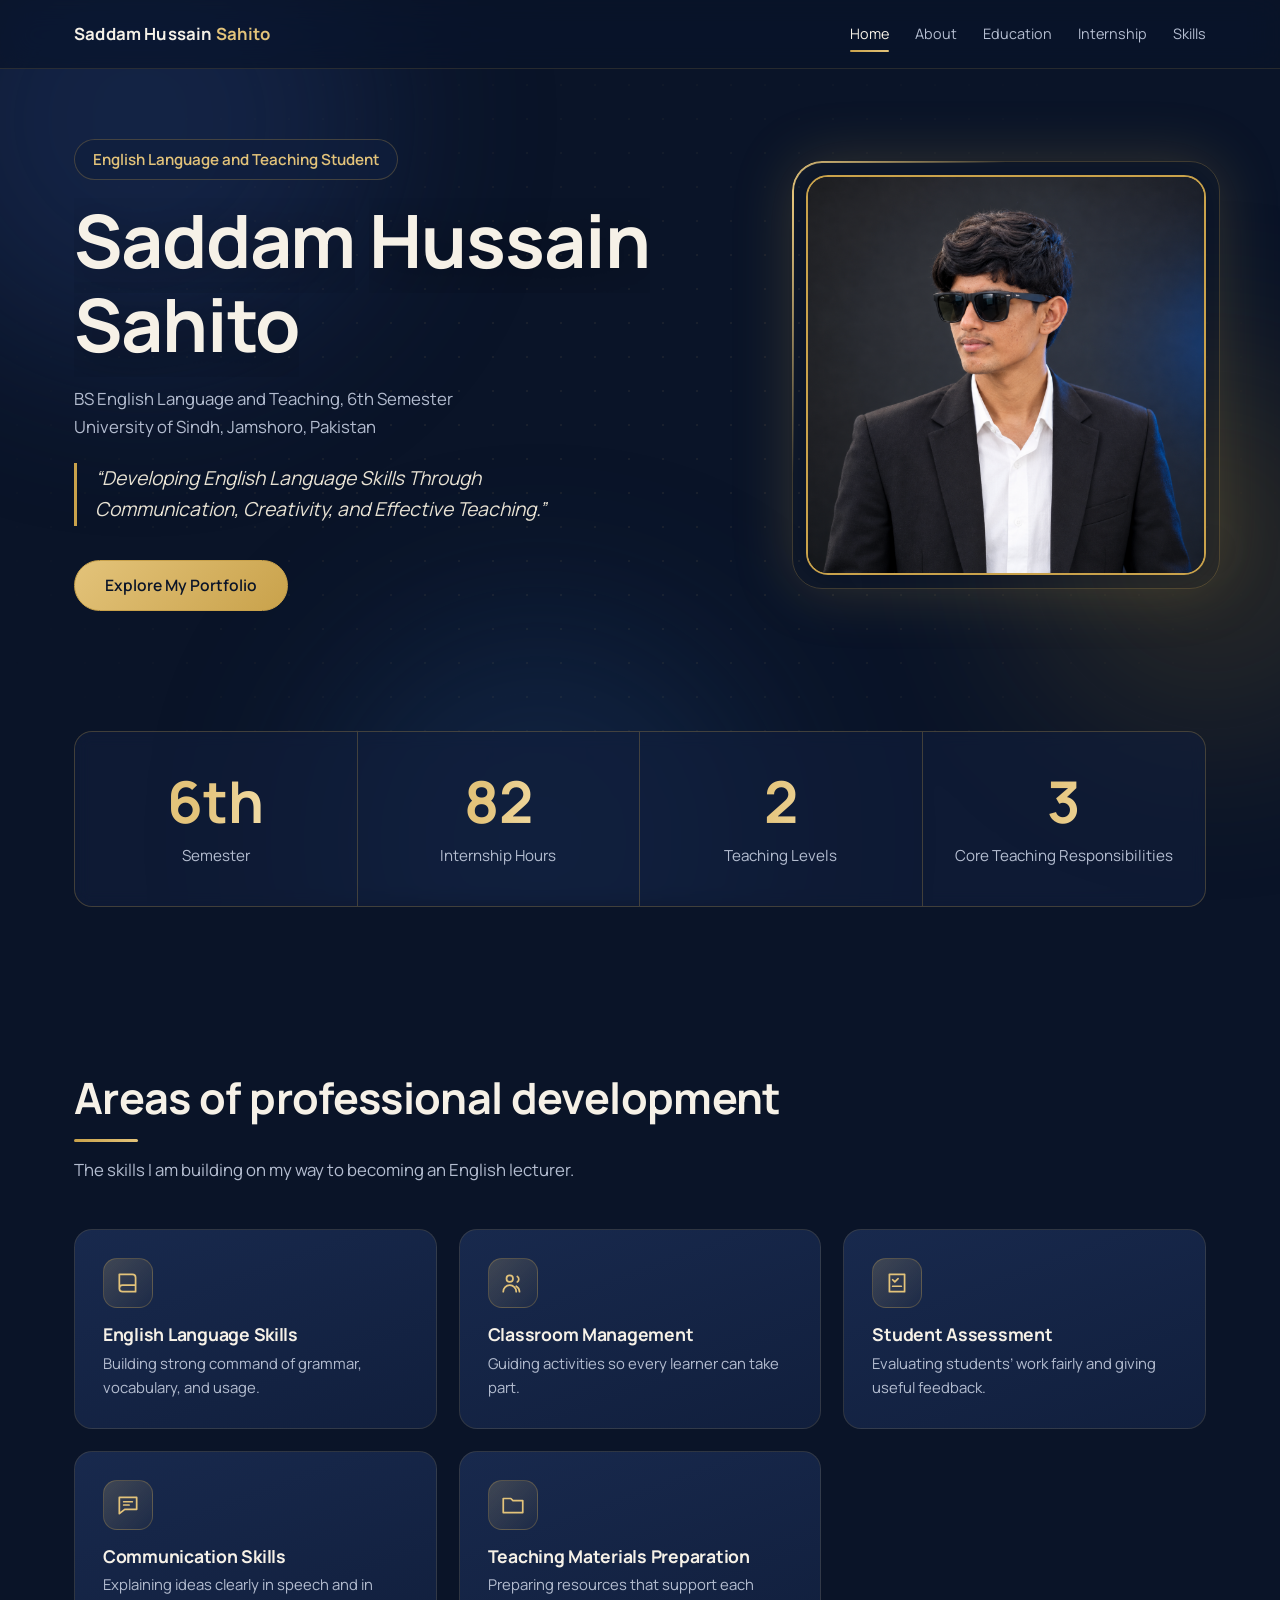
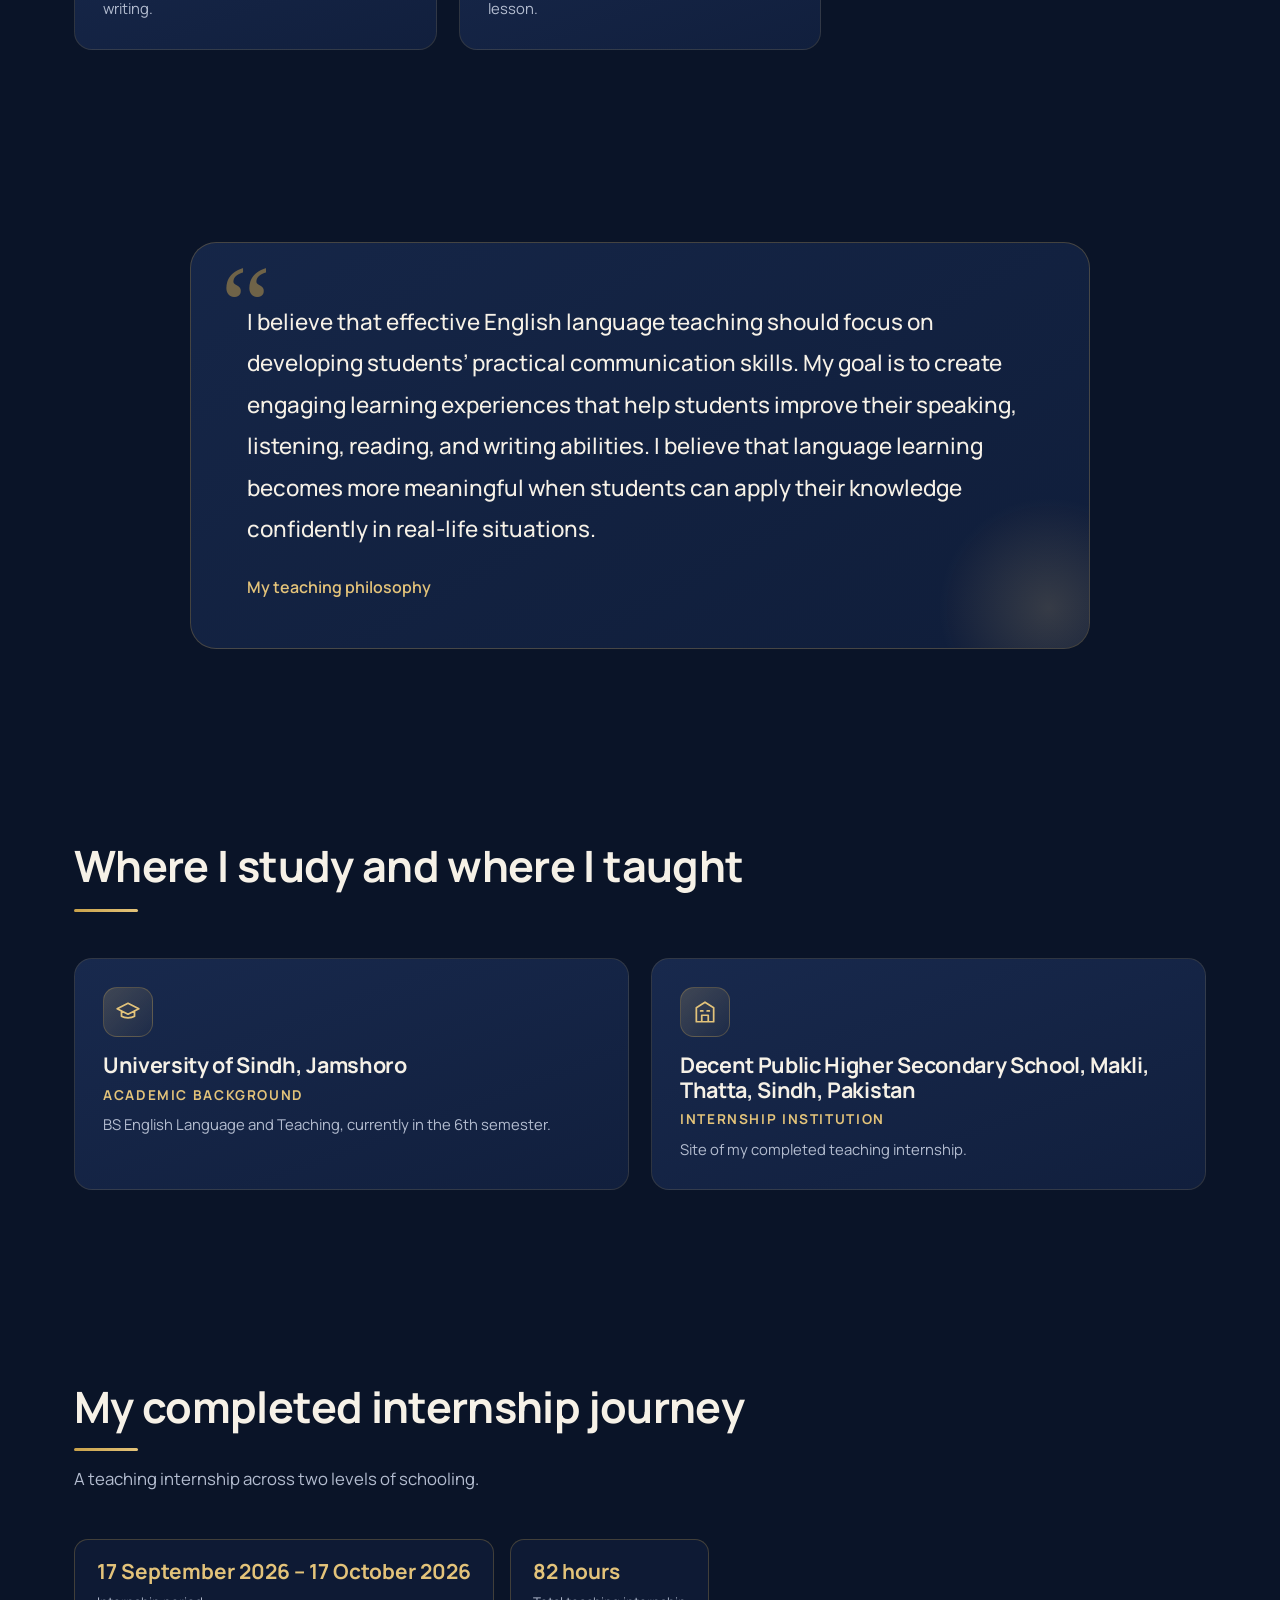
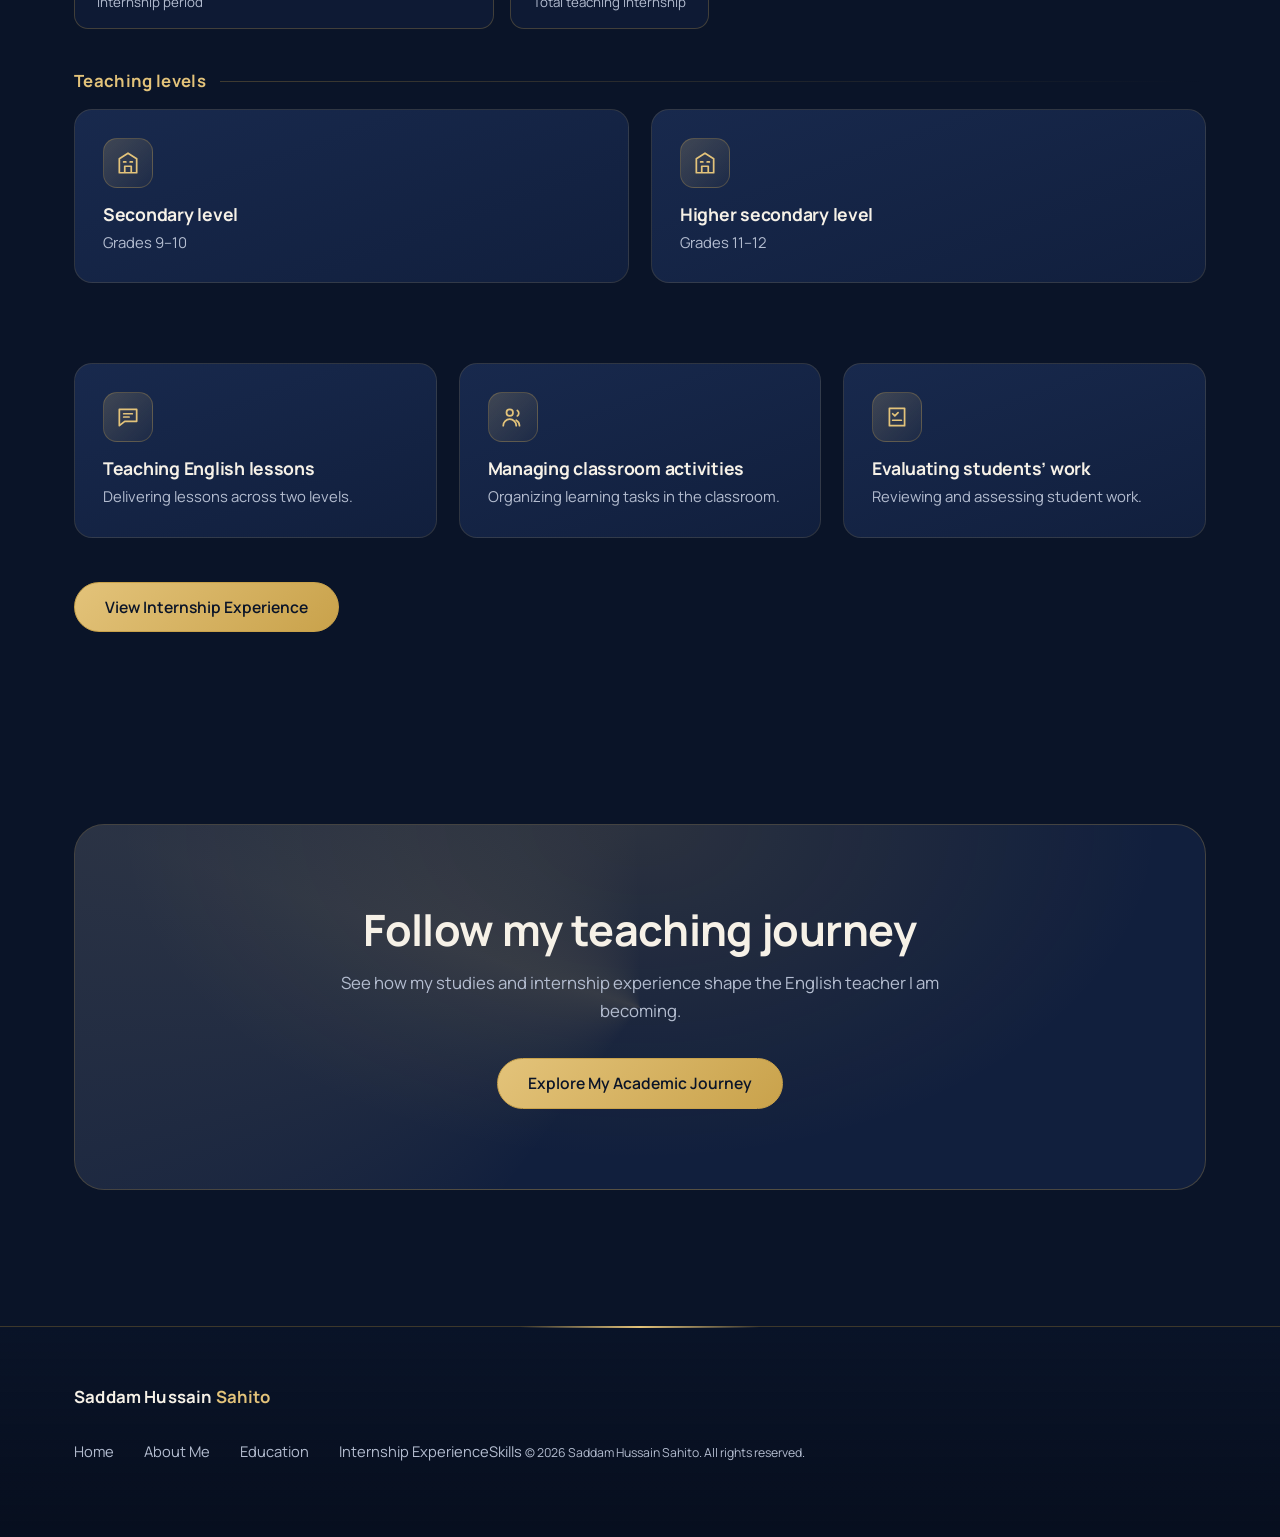
==== commit eb872ed3: "Fix footer structure and update copyright notice" ====
--- a/Saddam Portfolio/index.html
+++ b/Saddam Portfolio/index.html
@@ -44,5 +44,5 @@
 
 <section class="cta"><div class="wrap"><div class="box reveal"><h2>Follow my teaching journey</h2><p class="lead">See how my studies and internship experience shape the English teacher I am becoming.</p><a class="btn fill" href="about.html">Explore My Academic Journey</a></div></div></section>
 </main>
-<footer class="foot"><div class="wrap"><a class="brand" href="index.html">Saddam Hussain <span>Sahito</span></a><nav aria-label="Footer"><ul><li><a href="index.html">Home</a></li><li><a href="about.html">About Me</a></li><li><a href="education.html">Education</a></li><li><a href="internship.html">Internship Experience</a></li><li><a href="teaching-practice.html">Teaching Practice</a></li><li><a href="skills-philosophy.html">Skills &amp; Teaching Philosophy</a></li><li><a href="activity-log-gallery.html">Internship Activity Log &amp; Photo Gallery</a></li><li><a href="academic-subjects.html">Academic Subjects</a></li></ul></nav><small>© 2026 Saddam Hussain Sahito. All rights reserved.</small></div></footer>
-<script src="js/main.js"></script></body></html>+<footer class="foot"><div class="wrap"><a class="brand" href="index.html">Saddam Hussain <span>Sahito</span></a><nav aria-label="Footer"><ul><li><a href="index.html">Home</a></li><li><a href="about.html">About Me</a></li><li><a href="education.html">Education</a></li><li><a href="internship.html">Internship Experience</a></li<li><a href="skills-philosophy.html">Skills <small>© 2026 Saddam Hussain Sahito. All rights reserved.</small></div></footer>
+<script src="js/main.js"></script></body></html>
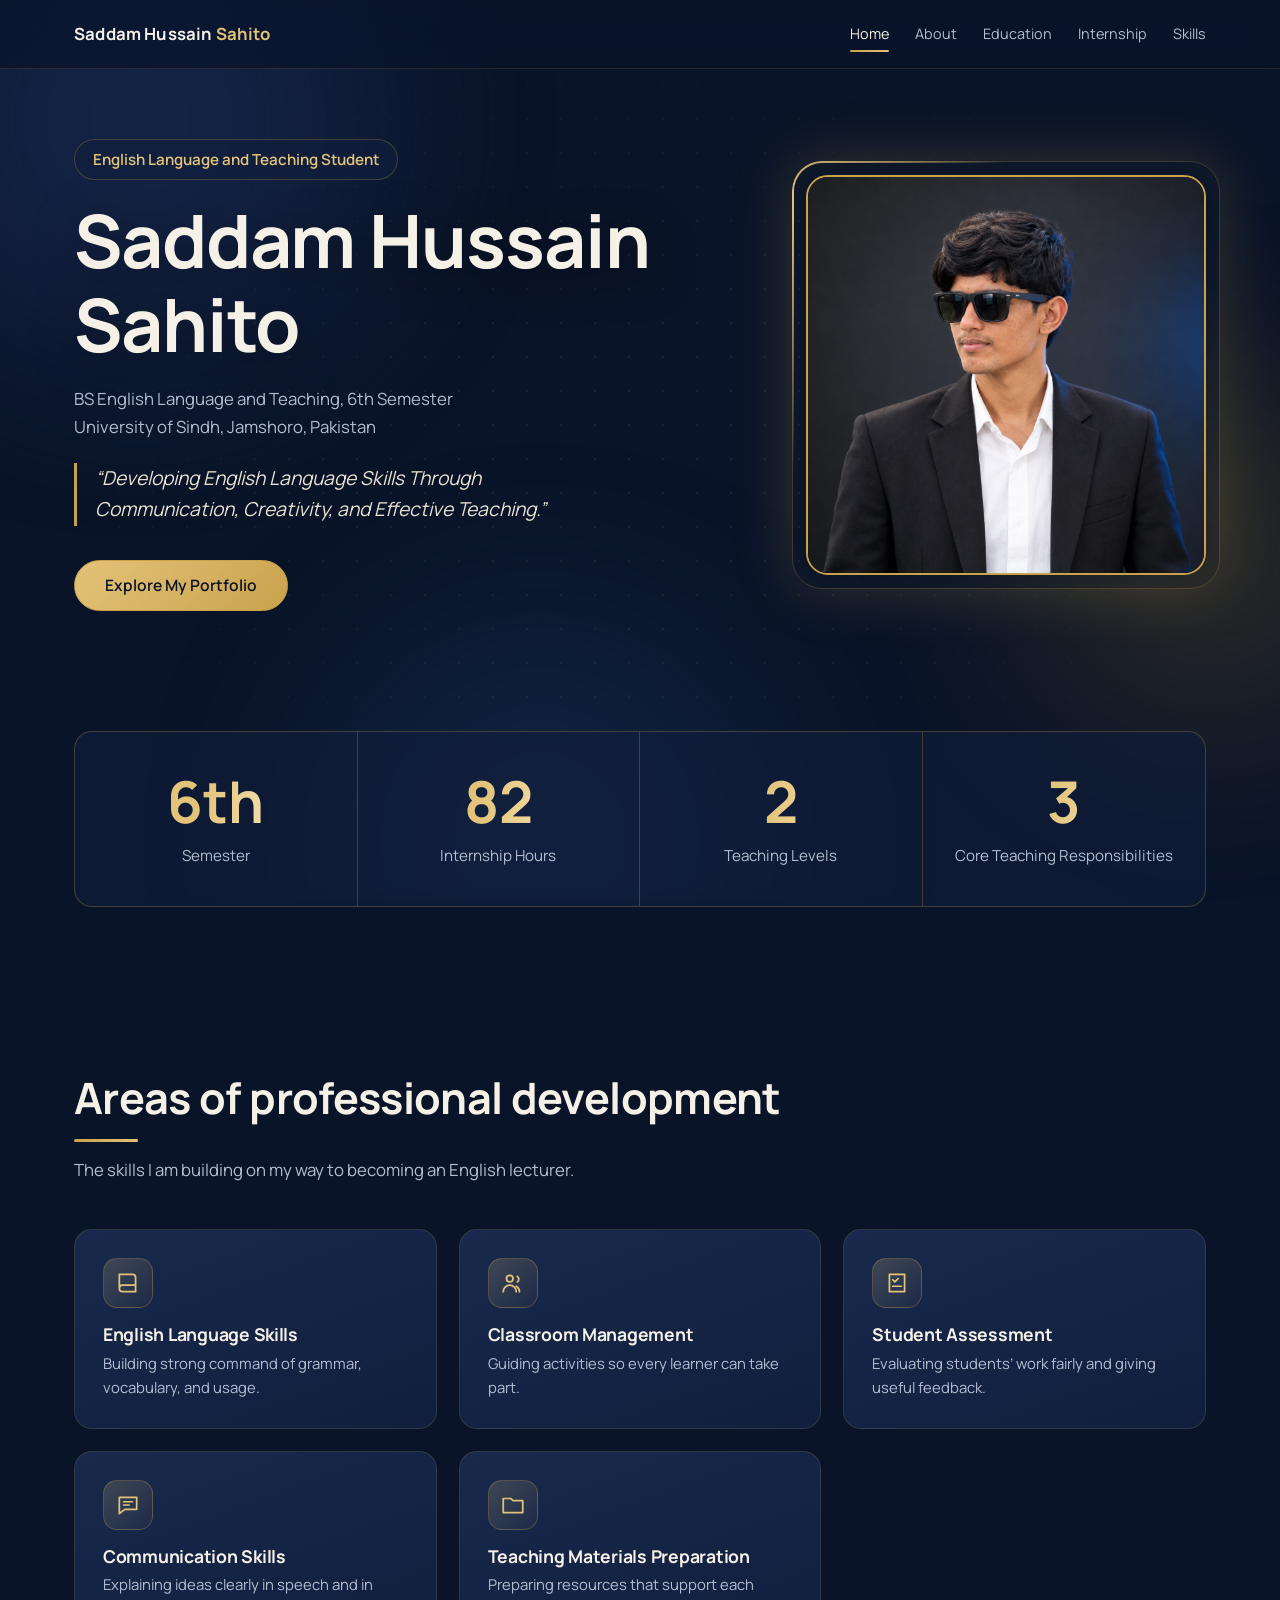
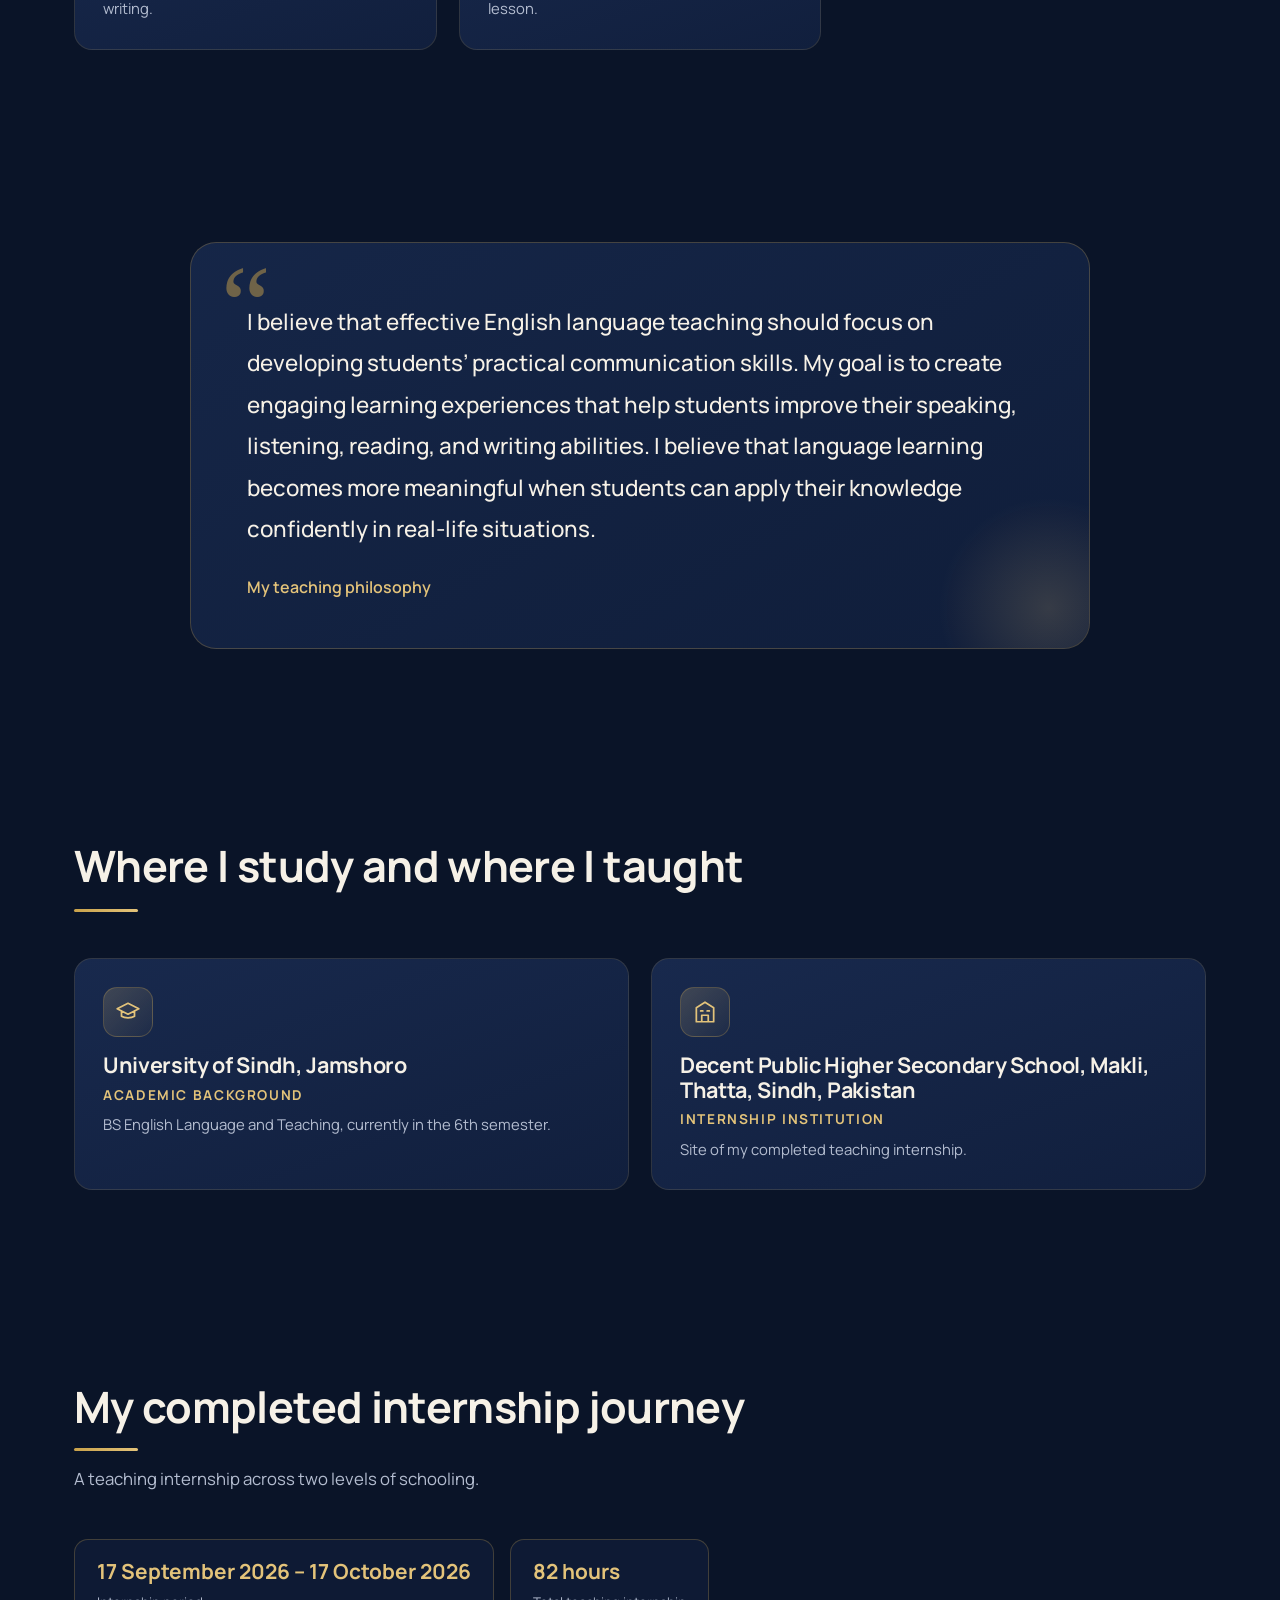
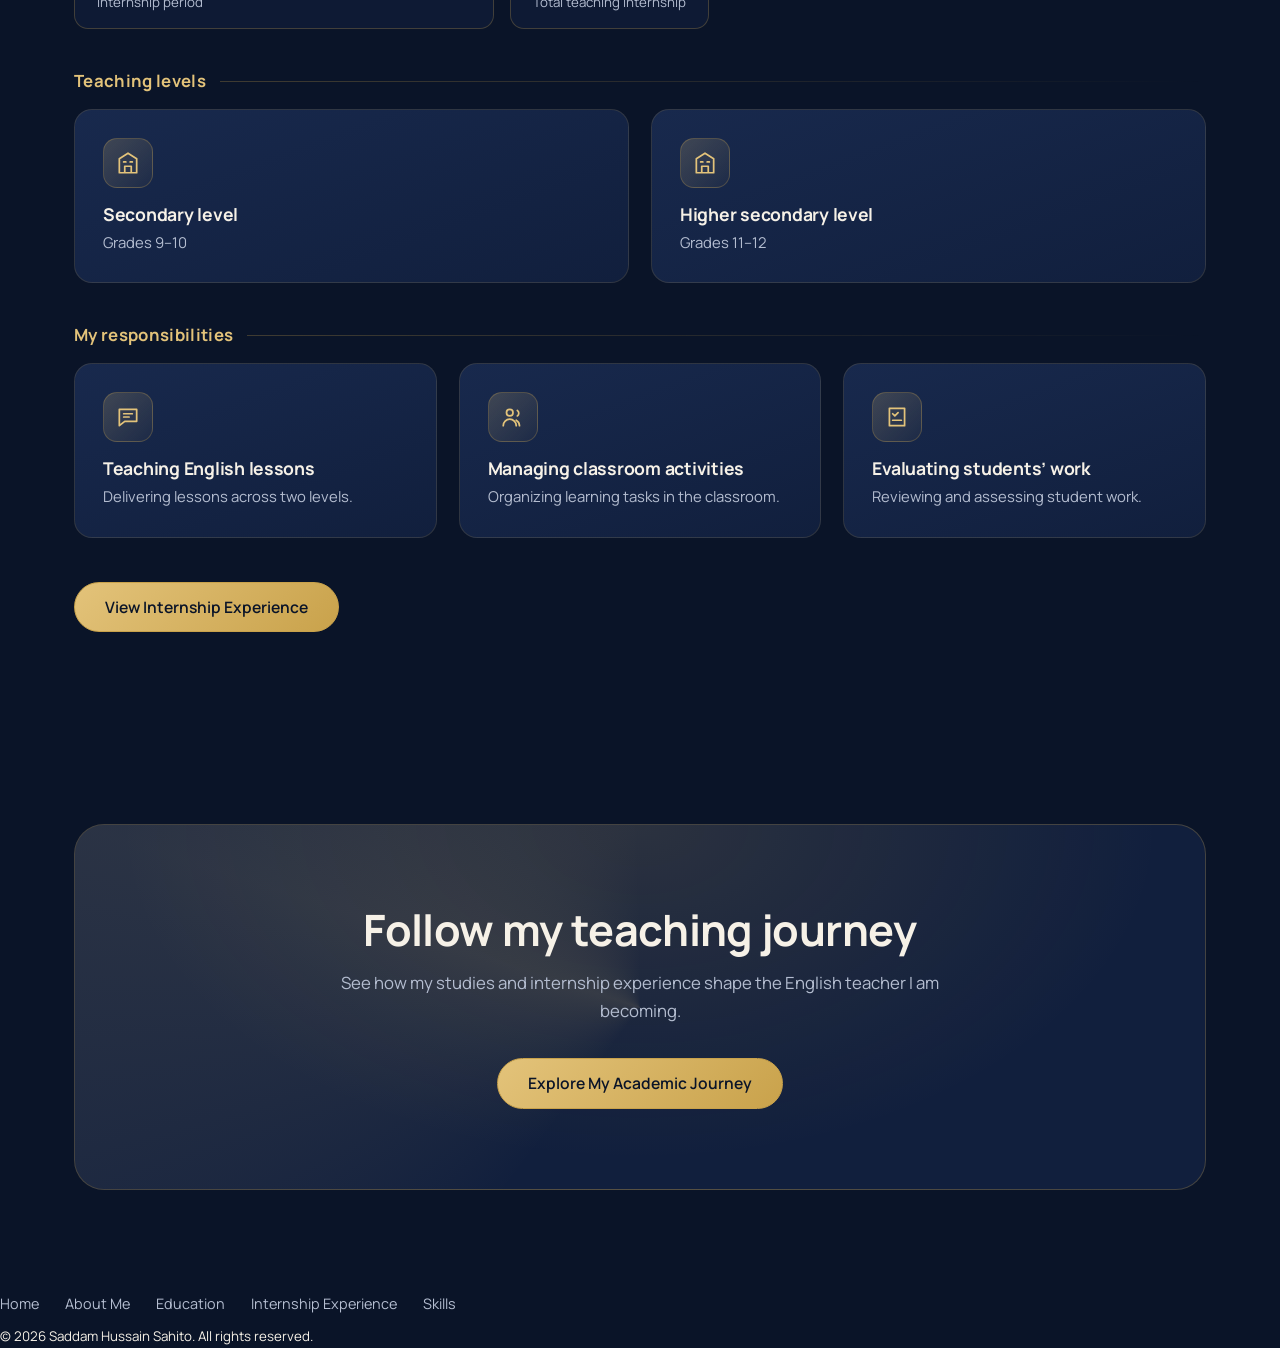
==== commit 23f1831e: "Refactor footer navigation and copyright section" ====
--- a/Saddam Portfolio/index.html
+++ b/Saddam Portfolio/index.html
@@ -44,5 +44,18 @@
 
 <section class="cta"><div class="wrap"><div class="box reveal"><h2>Follow my teaching journey</h2><p class="lead">See how my studies and internship experience shape the English teacher I am becoming.</p><a class="btn fill" href="about.html">Explore My Academic Journey</a></div></div></section>
 </main>
-<footer class="foot"><div class="wrap"><a class="brand" href="index.html">Saddam Hussain <span>Sahito</span></a><nav aria-label="Footer"><ul><li><a href="index.html">Home</a></li><li><a href="about.html">About Me</a></li><li><a href="education.html">Education</a></li><li><a href="internship.html">Internship Experience</a></li<li><a href="skills-philosophy.html">Skills <small>© 2026 Saddam Hussain Sahito. All rights reserved.</small></div></footer>
-<script src="js/main.js"></script></body></html>
+    <nav aria-label="Footer Navigation">
+        <ul>
+            <li><a href="index.html">Home</a></li>
+            <li><a href="about.html">About Me</a></li>
+            <li><a href="education.html">Education</a></li>
+            <li><a href="internship.html">Internship Experience</a></li>
+            <li><a href="skills-philosophy.html">Skills</a></li>
+        </ul>
+    </nav>
+
+    <small>
+        © 2026 Saddam Hussain Sahito. All rights reserved.
+    </small>
+</div>
+
